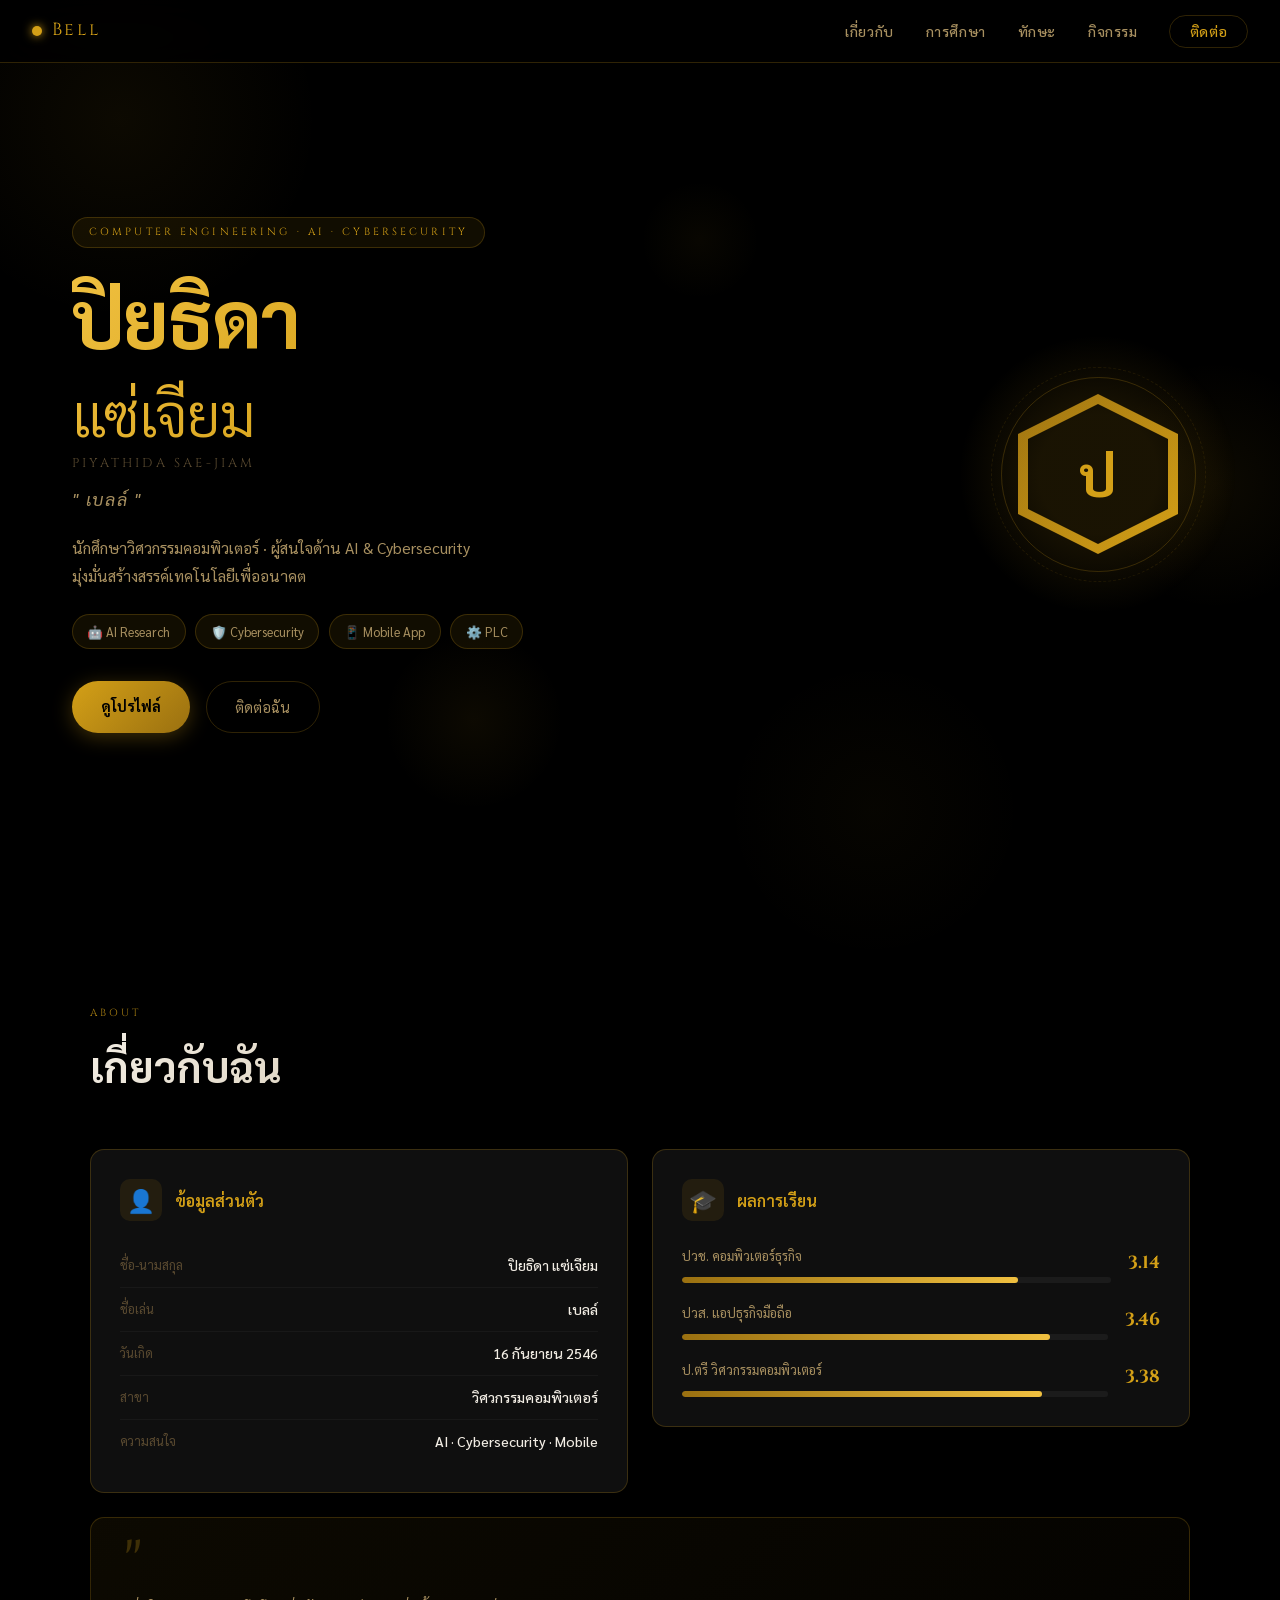
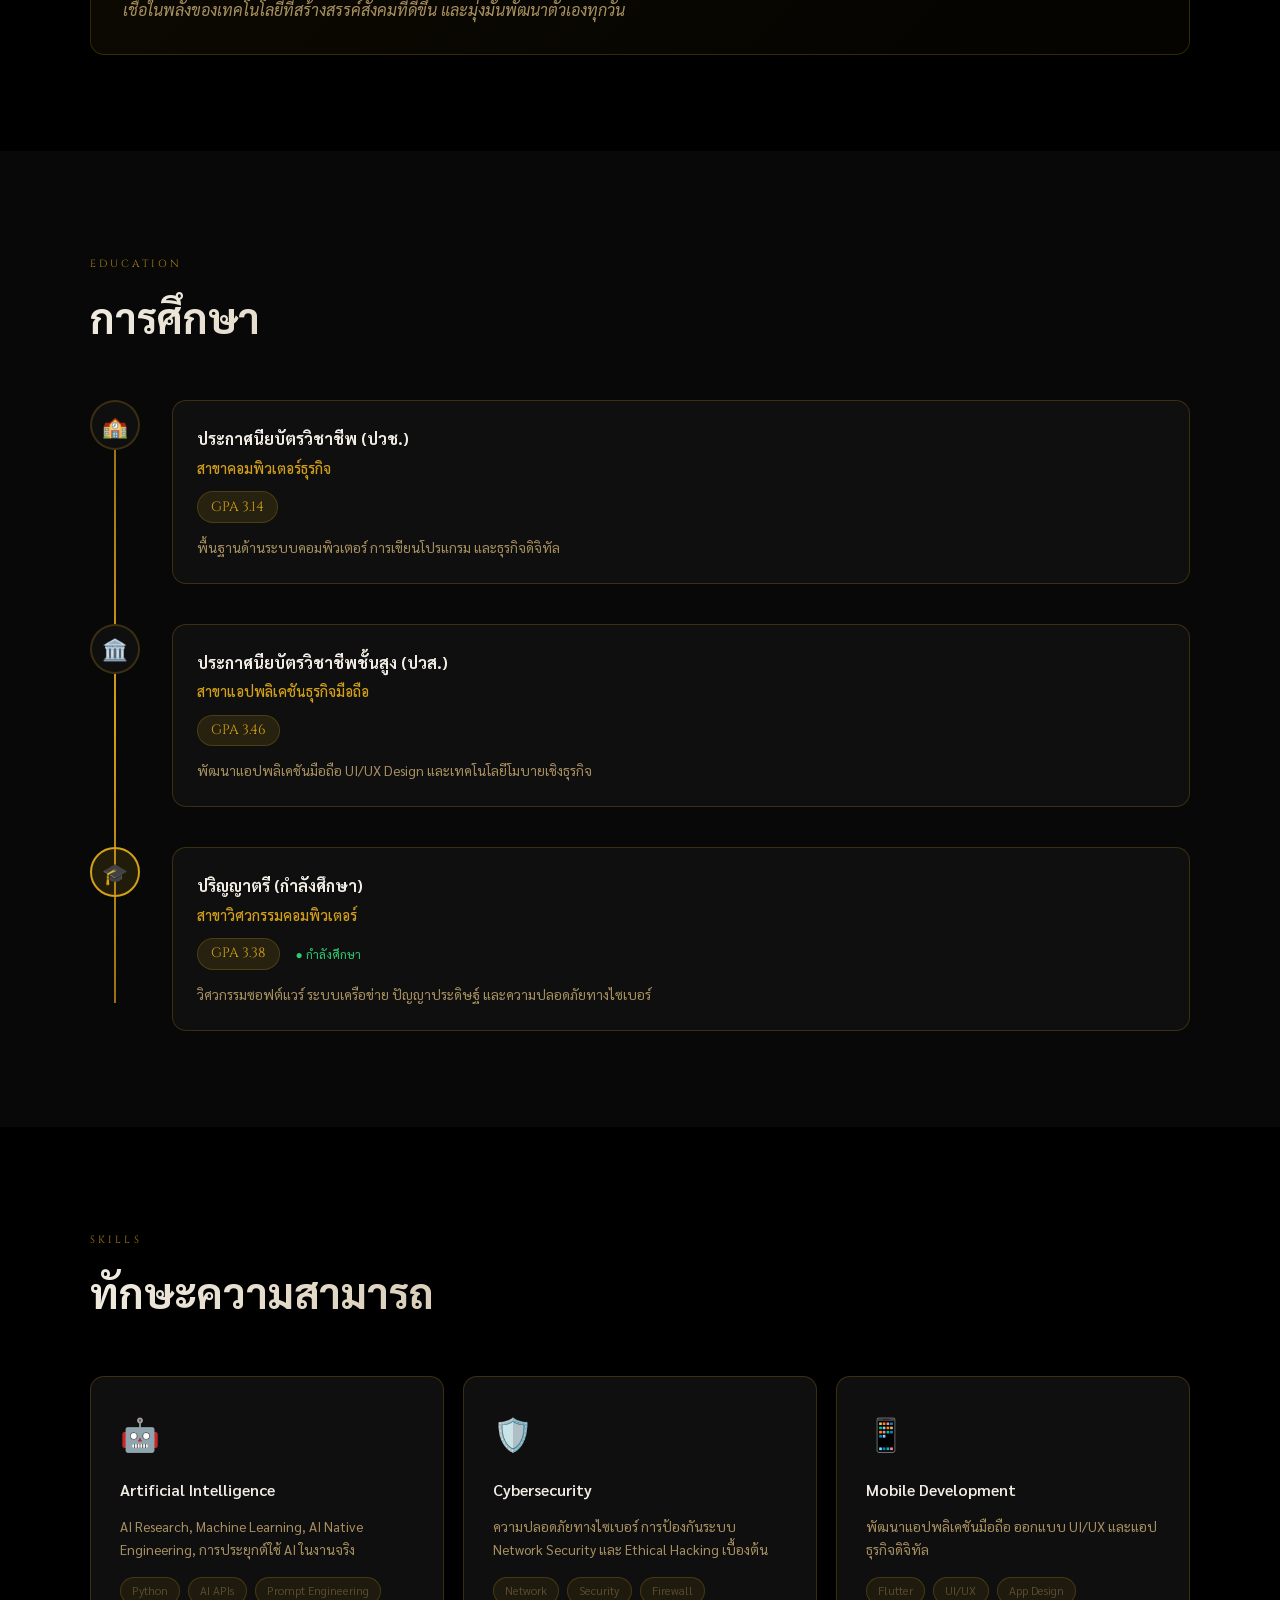
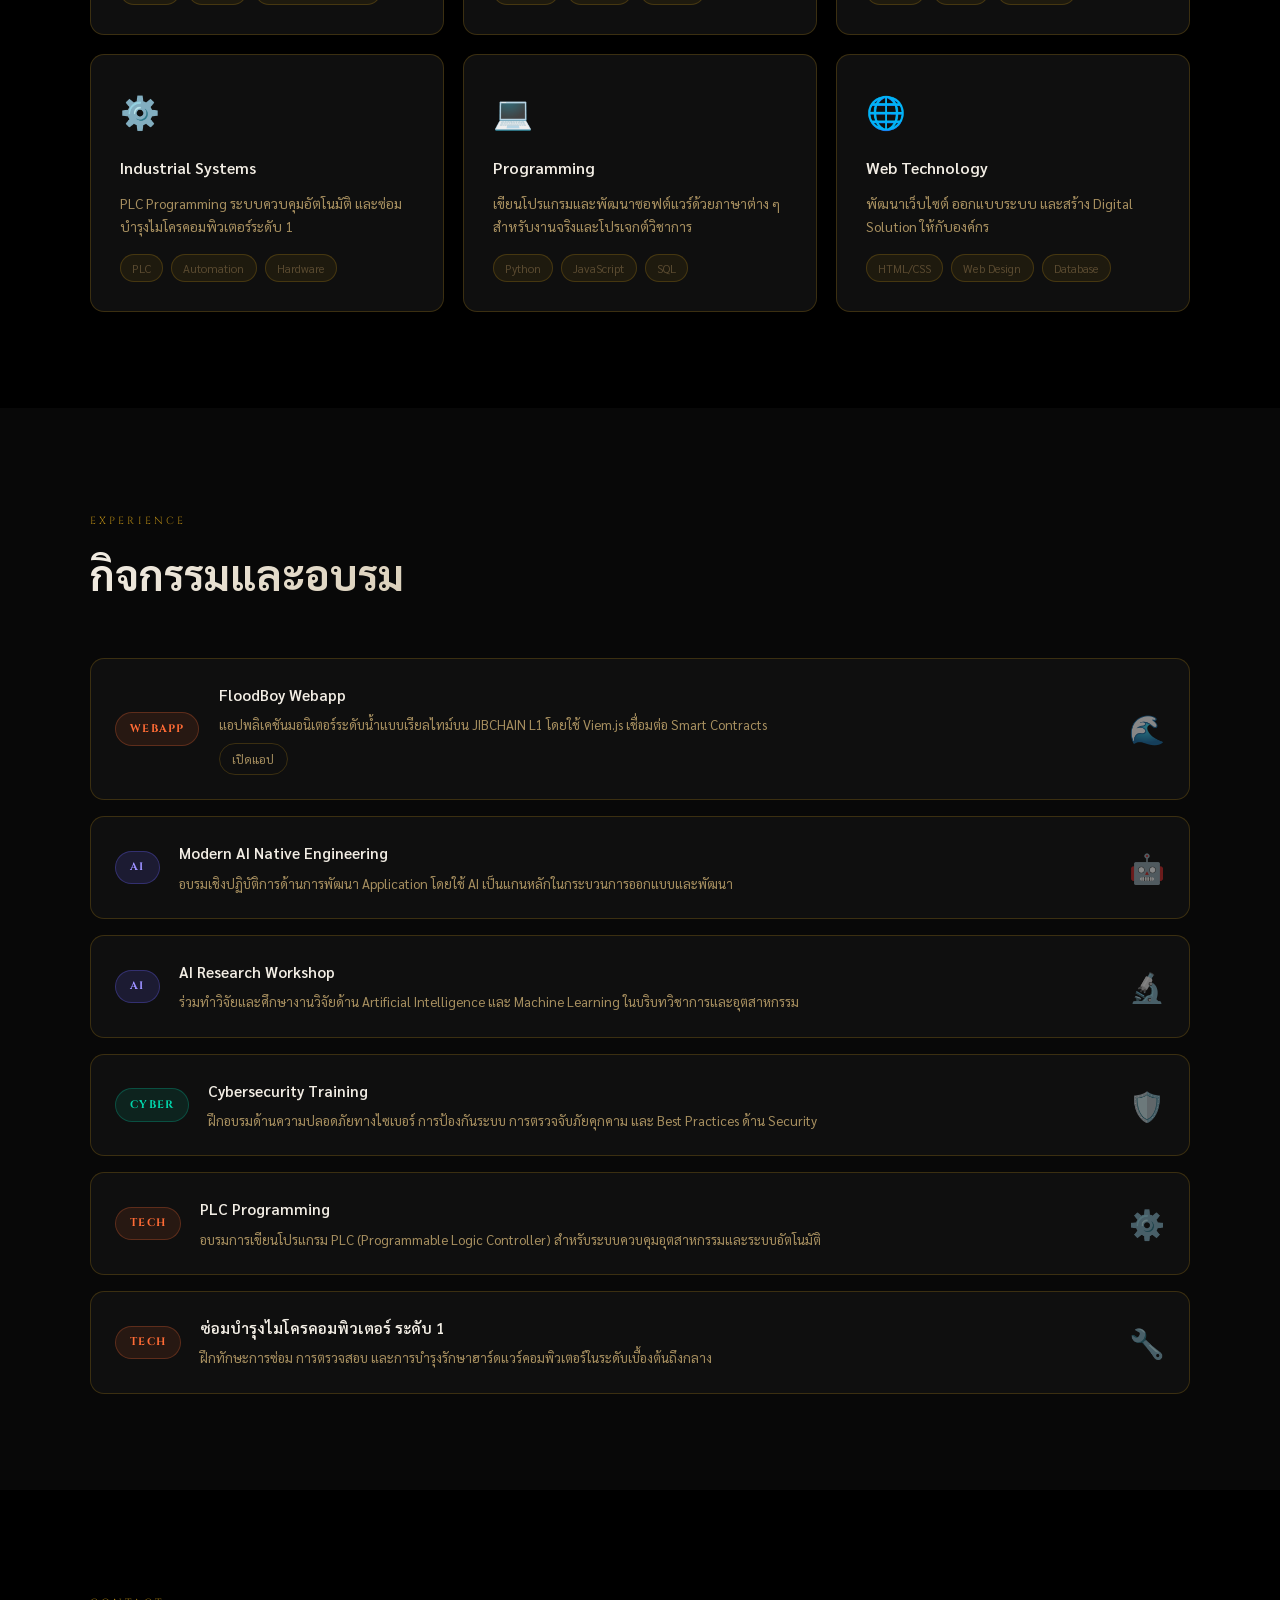
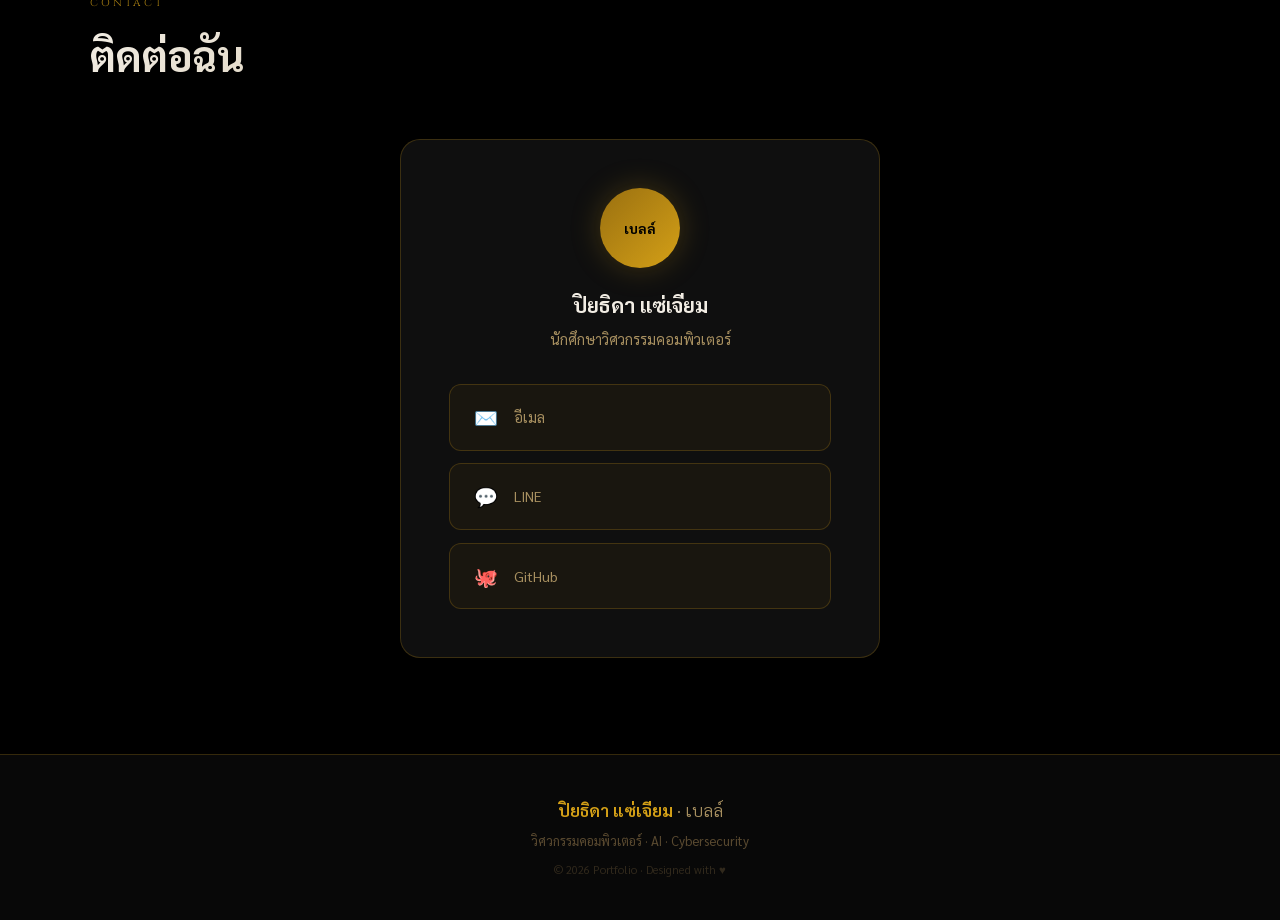
==== index.html @ 5f66999c "Refactor FloodBoy and update CV" ====
<!DOCTYPE html>
<html lang="th">

<head>
    <meta charset="UTF-8" />
    <meta name="viewport" content="width=device-width, initial-scale=1.0" />
    <title>ปิยธิดา แซ่เจียม | Portfolio</title>
    <meta name="description"
        content="Portfolio ของ ปิยธิดา แซ่เจียม (เบลล์) นักศึกษาวิศวกรรมคอมพิวเตอร์ผู้มีทักษะด้าน AI, Cybersecurity และการพัฒนาแอปพลิเคชัน" />
    <link rel="preconnect" href="https://fonts.googleapis.com" />
    <link rel="preconnect" href="https://fonts.gstatic.com" crossorigin />
    <link
        href="https://fonts.googleapis.com/css2?family=Sarabun:ital,wght@0,300;0,400;0,600;0,700;1,400&family=Cinzel:wght@500;700&family=Prompt:wght@300;400;500;700&display=swap"
        rel="stylesheet" />
    <link rel="stylesheet" href="style.css" />
</head>

<body>

    <!-- Navbar -->
    <nav class="navbar" id="navbar">
        <div class="nav-brand">
            <div class="brand-dot"></div>
            <span class="brand-name">Bell</span>
        </div>
        <ul class="nav-links" id="navLinks">
            <li><a href="#about" class="nav-link">เกี่ยวกับ</a></li>
            <li><a href="#education" class="nav-link">การศึกษา</a></li>
            <li><a href="#skills" class="nav-link">ทักษะ</a></li>
            <li><a href="#activities" class="nav-link">กิจกรรม</a></li>
            <li><a href="#contact" class="nav-link contact-btn">ติดต่อ</a></li>
        </ul>
        <button class="hamburger" id="hamburger" aria-label="menu">
            <span></span><span></span><span></span>
        </button>
    </nav>

    <!-- Hero -->
    <section class="hero" id="hero">
        <div class="hero-particles">
            <div class="particle p1"></div>
            <div class="particle p2"></div>
            <div class="particle p3"></div>
            <div class="particle p4"></div>
            <div class="particle p5"></div>
        </div>
        <div class="hero-content">
            <div class="hero-eyebrow reveal">COMPUTER ENGINEERING · AI · CYBERSECURITY</div>
            <div class="hero-name-block reveal">
                <h1 class="hero-name-th">ปิยธิดา<br><em>แซ่เจียม</em></h1>
                <div class="hero-name-en">PIYATHIDA SAE-JIAM</div>
            </div>
            <div class="hero-nickname reveal">" เบลล์ "</div>
            <p class="hero-bio reveal">
                นักศึกษาวิศวกรรมคอมพิวเตอร์ · ผู้สนใจด้าน AI &amp; Cybersecurity<br>
                มุ่งมั่นสร้างสรรค์เทคโนโลยีเพื่ออนาคต
            </p>
            <div class="hero-chips reveal">
                <span class="chip">🤖 AI Research</span>
                <span class="chip">🛡️ Cybersecurity</span>
                <span class="chip">📱 Mobile App</span>
                <span class="chip">⚙️ PLC</span>
            </div>
            <div class="hero-ctas reveal">
                <a href="#about" class="btn-primary">ดูโปรไฟล์</a>
                <a href="#contact" class="btn-outline">ติดต่อฉัน</a>
            </div>
        </div>
        <div class="hero-visual reveal">
            <div class="avatar-frame">
                <div class="avatar-hexagon">
                    <div class="avatar-inner">
                        <span class="avatar-initial">ป</span>
                    </div>
                </div>
                <div class="avatar-ring r1"></div>
                <div class="avatar-ring r2"></div>
                <div class="avatar-glow"></div>
            </div>
        </div>
    </section>

    <!-- About -->
    <section class="section" id="about">
        <div class="container">
            <div class="section-head reveal">
                <span class="section-tag">ABOUT</span>
                <h2 class="section-title">เกี่ยวกับฉัน</h2>
            </div>
            <div class="about-grid">
                <div class="info-card reveal">
                    <div class="info-card-header">
                        <div class="info-icon">👤</div>
                        <h3>ข้อมูลส่วนตัว</h3>
                    </div>
                    <div class="info-rows">
                        <div class="info-row">
                            <span class="info-key">ชื่อ-นามสกุล</span>
                            <span class="info-val">ปิยธิดา แซ่เจียม</span>
                        </div>
                        <div class="info-row">
                            <span class="info-key">ชื่อเล่น</span>
                            <span class="info-val">เบลล์</span>
                        </div>
                        <div class="info-row">
                            <span class="info-key">วันเกิด</span>
                            <span class="info-val">16 กันยายน 2546</span>
                        </div>
                        <div class="info-row">
                            <span class="info-key">สาขา</span>
                            <span class="info-val">วิศวกรรมคอมพิวเตอร์</span>
                        </div>
                        <div class="info-row">
                            <span class="info-key">ความสนใจ</span>
                            <span class="info-val">AI · Cybersecurity · Mobile</span>
                        </div>
                    </div>
                </div>

                <div class="gpa-card reveal">
                    <div class="info-card-header">
                        <div class="info-icon">🎓</div>
                        <h3>ผลการเรียน</h3>
                    </div>
                    <div class="gpa-items">
                        <div class="gpa-item">
                            <div class="gpa-label">ปวช. คอมพิวเตอร์ธุรกิจ</div>
                            <div class="gpa-bar-wrap">
                                <div class="gpa-bar" style="--pct: 78.5%" data-gpa="3.14"></div>
                            </div>
                            <div class="gpa-num">3.14</div>
                        </div>
                        <div class="gpa-item">
                            <div class="gpa-label">ปวส. แอปธุรกิจมือถือ</div>
                            <div class="gpa-bar-wrap">
                                <div class="gpa-bar" style="--pct: 86.5%" data-gpa="3.46"></div>
                            </div>
                            <div class="gpa-num">3.46</div>
                        </div>
                        <div class="gpa-item">
                            <div class="gpa-label">ป.ตรี วิศวกรรมคอมพิวเตอร์</div>
                            <div class="gpa-bar-wrap">
                                <div class="gpa-bar" style="--pct: 84.5%" data-gpa="3.38"></div>
                            </div>
                            <div class="gpa-num">3.38</div>
                        </div>
                    </div>
                </div>

                <div class="quote-bubble reveal">
                    <div class="quote-mark">"</div>
                    <p>เชื่อในพลังของเทคโนโลยีที่สร้างสรรค์สังคมที่ดีขึ้น และมุ่งมั่นพัฒนาตัวเองทุกวัน</p>
                </div>
            </div>
        </div>
    </section>

    <!-- Education -->
    <section class="section section-alt" id="education">
        <div class="container">
            <div class="section-head reveal">
                <span class="section-tag">EDUCATION</span>
                <h2 class="section-title">การศึกษา</h2>
            </div>
            <div class="edu-timeline">
                <div class="edu-item reveal">
                    <div class="edu-icon">🏫</div>
                    <div class="edu-body">
                        <div class="edu-degree">ประกาศนียบัตรวิชาชีพ (ปวช.)</div>
                        <div class="edu-major">สาขาคอมพิวเตอร์ธุรกิจ</div>
                        <div class="edu-meta">
                            <span class="edu-gpa">GPA 3.14</span>
                        </div>
                        <p class="edu-desc">พื้นฐานด้านระบบคอมพิวเตอร์ การเขียนโปรแกรม และธุรกิจดิจิทัล</p>
                    </div>
                </div>
                <div class="edu-item reveal">
                    <div class="edu-icon">🏛️</div>
                    <div class="edu-body">
                        <div class="edu-degree">ประกาศนียบัตรวิชาชีพชั้นสูง (ปวส.)</div>
                        <div class="edu-major">สาขาแอปพลิเคชันธุรกิจมือถือ</div>
                        <div class="edu-meta">
                            <span class="edu-gpa">GPA 3.46</span>
                        </div>
                        <p class="edu-desc">พัฒนาแอปพลิเคชันมือถือ UI/UX Design และเทคโนโลยีโมบายเชิงธุรกิจ</p>
                    </div>
                </div>
                <div class="edu-item edu-current reveal">
                    <div class="edu-icon">🎓</div>
                    <div class="edu-body">
                        <div class="edu-degree">ปริญญาตรี (กำลังศึกษา)</div>
                        <div class="edu-major">สาขาวิศวกรรมคอมพิวเตอร์</div>
                        <div class="edu-meta">
                            <span class="edu-gpa">GPA 3.38</span>
                            <span class="edu-current-badge">● กำลังศึกษา</span>
                        </div>
                        <p class="edu-desc">วิศวกรรมซอฟต์แวร์ ระบบเครือข่าย ปัญญาประดิษฐ์ และความปลอดภัยทางไซเบอร์</p>
                    </div>
                </div>
            </div>
        </div>
    </section>

    <!-- Skills -->
    <section class="section" id="skills">
        <div class="container">
            <div class="section-head reveal">
                <span class="section-tag">SKILLS</span>
                <h2 class="section-title">ทักษะความสามารถ</h2>
            </div>
            <div class="skills-grid">
                <div class="skill-card reveal">
                    <div class="skill-card-icon">🤖</div>
                    <h3>Artificial Intelligence</h3>
                    <p>AI Research, Machine Learning, AI Native Engineering, การประยุกต์ใช้ AI ในงานจริง</p>
                    <div class="skill-tags">
                        <span>Python</span><span>AI APIs</span><span>Prompt Engineering</span>
                    </div>
                </div>
                <div class="skill-card reveal">
                    <div class="skill-card-icon">🛡️</div>
                    <h3>Cybersecurity</h3>
                    <p>ความปลอดภัยทางไซเบอร์ การป้องกันระบบ Network Security และ Ethical Hacking เบื้องต้น</p>
                    <div class="skill-tags">
                        <span>Network</span><span>Security</span><span>Firewall</span>
                    </div>
                </div>
                <div class="skill-card reveal">
                    <div class="skill-card-icon">📱</div>
                    <h3>Mobile Development</h3>
                    <p>พัฒนาแอปพลิเคชันมือถือ ออกแบบ UI/UX และแอปธุรกิจดิจิทัล</p>
                    <div class="skill-tags">
                        <span>Flutter</span><span>UI/UX</span><span>App Design</span>
                    </div>
                </div>
                <div class="skill-card reveal">
                    <div class="skill-card-icon">⚙️</div>
                    <h3>Industrial Systems</h3>
                    <p>PLC Programming ระบบควบคุมอัตโนมัติ และซ่อมบำรุงไมโครคอมพิวเตอร์ระดับ 1</p>
                    <div class="skill-tags">
                        <span>PLC</span><span>Automation</span><span>Hardware</span>
                    </div>
                </div>
                <div class="skill-card reveal">
                    <div class="skill-card-icon">💻</div>
                    <h3>Programming</h3>
                    <p>เขียนโปรแกรมและพัฒนาซอฟต์แวร์ด้วยภาษาต่าง ๆ สำหรับงานจริงและโปรเจกต์วิชาการ</p>
                    <div class="skill-tags">
                        <span>Python</span><span>JavaScript</span><span>SQL</span>
                    </div>
                </div>
                <div class="skill-card reveal">
                    <div class="skill-card-icon">🌐</div>
                    <h3>Web Technology</h3>
                    <p>พัฒนาเว็บไซต์ ออกแบบระบบ และสร้าง Digital Solution ให้กับองค์กร</p>
                    <div class="skill-tags">
                        <span>HTML/CSS</span><span>Web Design</span><span>Database</span>
                    </div>
                </div>
            </div>
        </div>
    </section>

    <!-- Activities / Workshops -->
    <section class="section section-alt" id="activities">
        <div class="container">
            <div class="section-head reveal">
                <span class="section-tag">EXPERIENCE</span>
                <h2 class="section-title">กิจกรรมและอบรม</h2>
            </div>
            <div class="activities-grid">
                <div class="activity-card reveal">
                    <div class="activity-badge tech">WEBAPP</div>
                    <div class="activity-body">
                        <h3>FloodBoy Webapp</h3>
                        <p>แอปพลิเคชันมอนิเตอร์ระดับน้ำแบบเรียลไทม์บน JIBCHAIN L1 โดยใช้ Viem.js เชื่อมต่อ Smart
                            Contracts</p>
                        <a href="floodboy/index.html" class="btn-outline"
                            style="padding: 0.3rem 0.8rem; font-size: 0.75rem; margin-top: 0.5rem; display: inline-block; text-decoration: none;">เปิดแอป</a>
                    </div>
                    <div class="activity-icon">🌊</div>
                </div>
                <div class="activity-card reveal">
                    <div class="activity-badge ai">AI</div>
                    <div class="activity-body">
                        <h3>Modern AI Native Engineering</h3>
                        <p>อบรมเชิงปฏิบัติการด้านการพัฒนา Application โดยใช้ AI เป็นแกนหลักในกระบวนการออกแบบและพัฒนา</p>
                    </div>
                    <div class="activity-icon">🤖</div>
                </div>
                <div class="activity-card reveal">
                    <div class="activity-badge ai">AI</div>
                    <div class="activity-body">
                        <h3>AI Research Workshop</h3>
                        <p>ร่วมทำวิจัยและศึกษางานวิจัยด้าน Artificial Intelligence และ Machine Learning
                            ในบริบทวิชาการและอุตสาหกรรม</p>
                    </div>
                    <div class="activity-icon">🔬</div>
                </div>
                <div class="activity-card reveal">
                    <div class="activity-badge cyber">CYBER</div>
                    <div class="activity-body">
                        <h3>Cybersecurity Training</h3>
                        <p>ฝึกอบรมด้านความปลอดภัยทางไซเบอร์ การป้องกันระบบ การตรวจจับภัยคุกคาม และ Best Practices ด้าน
                            Security</p>
                    </div>
                    <div class="activity-icon">🛡️</div>
                </div>
                <div class="activity-card reveal">
                    <div class="activity-badge tech">TECH</div>
                    <div class="activity-body">
                        <h3>PLC Programming</h3>
                        <p>อบรมการเขียนโปรแกรม PLC (Programmable Logic Controller)
                            สำหรับระบบควบคุมอุตสาหกรรมและระบบอัตโนมัติ</p>
                    </div>
                    <div class="activity-icon">⚙️</div>
                </div>
                <div class="activity-card reveal">
                    <div class="activity-badge tech">TECH</div>
                    <div class="activity-body">
                        <h3>ซ่อมบำรุงไมโครคอมพิวเตอร์ ระดับ 1</h3>
                        <p>ฝึกทักษะการซ่อม การตรวจสอบ และการบำรุงรักษาฮาร์ดแวร์คอมพิวเตอร์ในระดับเบื้องต้นถึงกลาง</p>
                    </div>
                    <div class="activity-icon">🔧</div>
                </div>
            </div>
        </div>
    </section>

    <!-- Contact -->
    <section class="section contact-section" id="contact">
        <div class="container">
            <div class="section-head reveal">
                <span class="section-tag">CONTACT</span>
                <h2 class="section-title">ติดต่อฉัน</h2>
            </div>
            <div class="contact-wrap reveal">
                <div class="contact-card">
                    <div class="contact-avatar">เบลล์</div>
                    <h3 class="contact-name">ปิยธิดา แซ่เจียม</h3>
                    <p class="contact-sub">นักศึกษาวิศวกรรมคอมพิวเตอร์</p>
                    <div class="contact-items">
                        <a class="contact-item" href="mailto:bell@example.com" id="contact-email">
                            <span class="contact-item-icon">✉️</span>
                            <span>อีเมล</span>
                        </a>
                        <a class="contact-item" href="#" id="contact-line">
                            <span class="contact-item-icon">💬</span>
                            <span>LINE</span>
                        </a>
                        <a class="contact-item" href="#" id="contact-github">
                            <span class="contact-item-icon">🐙</span>
                            <span>GitHub</span>
                        </a>
                    </div>
                </div>
            </div>
        </div>
    </section>

    <!-- Footer -->
    <footer class="footer">
        <div class="container">
            <div class="footer-brand">ปิยธิดา แซ่เจียม <span>· เบลล์</span></div>
            <p class="footer-sub">วิศวกรรมคอมพิวเตอร์ · AI · Cybersecurity</p>
            <p class="footer-copy">© 2026 Portfolio · Designed with ♥</p>
        </div>
    </footer>

    <script src="script.js"></script>
</body>

</html>
---- style.css ----
/* ===== VARIABLES ===== */
:root {
  --black: #000000;
  --black2: #080808;
  --card: #0F0F0F;
  --card2: #161616;
  --gold: #D4A017;
  --gold-l: #F0C040;
  --gold-d: #9A7010;
  --gold-glow: rgba(212, 160, 23, 0.18);
  --border: rgba(212, 160, 23, 0.22);
  --text: #F2EDE4;
  --text2: #A89060;
  --text3: #5A4A30;
  --green: #2ECC71;
  --ai-color: #6C63FF;
  --cyber-color: #00D4AA;
  --tech-color: #FF6B35;
  --font: 'Sarabun', 'Prompt', sans-serif;
  --serif: 'Cinzel', serif;
  --r: 14px;
  --ease: cubic-bezier(.4, 0, .2, 1);
}

*,
*::before,
*::after {
  margin: 0;
  padding: 0;
  box-sizing: border-box
}

html {
  scroll-behavior: smooth;
  font-size: 16px
}

body {
  font-family: var(--font);
  background: var(--black);
  color: var(--text);
  line-height: 1.7;
  overflow-x: hidden
}

::-webkit-scrollbar {
  width: 5px
}

::-webkit-scrollbar-track {
  background: #000
}

::-webkit-scrollbar-thumb {
  background: var(--gold-d);
  border-radius: 3px
}

/* ===== NAVBAR ===== */
.navbar {
  position: fixed;
  top: 0;
  left: 0;
  right: 0;
  z-index: 999;
  display: flex;
  align-items: center;
  justify-content: space-between;
  padding: 1rem 2rem;
  background: rgba(0, 0, 0, 0.8);
  backdrop-filter: blur(16px);
  border-bottom: 1px solid var(--border);
  transition: .3s var(--ease);
}

.navbar.scrolled {
  padding: .7rem 2rem;
  background: rgba(0, 0, 0, .95)
}

.nav-brand {
  display: flex;
  align-items: center;
  gap: .6rem;
  text-decoration: none
}

.brand-dot {
  width: 10px;
  height: 10px;
  border-radius: 50%;
  background: var(--gold);
  box-shadow: 0 0 10px var(--gold)
}

.brand-name {
  font-family: var(--serif);
  font-size: 1.1rem;
  color: var(--gold);
  letter-spacing: .15em
}

.nav-links {
  display: flex;
  gap: 2rem;
  list-style: none
}

.nav-link {
  text-decoration: none;
  color: var(--text2);
  font-size: .88rem;
  font-weight: 500;
  transition: .25s;
  letter-spacing: .04em;
  position: relative
}

.nav-link::after {
  content: '';
  position: absolute;
  bottom: -3px;
  left: 0;
  width: 0;
  height: 1px;
  background: var(--gold);
  transition: .25s
}

.nav-link:hover,
.nav-link:hover::after {
  color: var(--gold);
  width: 100%
}

.contact-btn {
  padding: .4rem 1.2rem;
  border: 1px solid var(--border);
  border-radius: 100px;
  color: var(--gold) !important;
  transition: .25s !important;
}

.contact-btn::after {
  display: none !important
}

.contact-btn:hover {
  background: var(--gold);
  color: var(--black) !important
}

.hamburger {
  display: none;
  flex-direction: column;
  gap: 5px;
  background: none;
  border: none;
  cursor: pointer;
  padding: 4px
}

.hamburger span {
  display: block;
  width: 22px;
  height: 2px;
  background: var(--gold);
  border-radius: 2px;
  transition: .25s
}

/* ===== HERO ===== */
.hero {
  min-height: 100vh;
  display: grid;
  grid-template-columns: 1fr auto;
  align-items: center;
  gap: 4rem;
  padding: 7rem 2rem 4rem;
  max-width: 1200px;
  margin: 0 auto;
  position: relative;
}

.hero-particles {
  position: fixed;
  inset: 0;
  pointer-events: none;
  z-index: 0
}

.particle {
  position: absolute;
  border-radius: 50%;
  background: radial-gradient(circle, var(--gold) 0%, transparent 70%);
  animation: drift 12s ease-in-out infinite;
  opacity: .06;
}

.p1 {
  width: 400px;
  height: 400px;
  top: -80px;
  left: -80px;
  animation-delay: 0s
}

.p2 {
  width: 250px;
  height: 250px;
  top: 40%;
  right: -60px;
  animation-delay: -4s
}

.p3 {
  width: 180px;
  height: 180px;
  bottom: 10%;
  left: 30%;
  animation-delay: -8s
}

.p4 {
  width: 120px;
  height: 120px;
  top: 20%;
  left: 50%;
  animation-delay: -2s;
  opacity: .04
}

.p5 {
  width: 300px;
  height: 300px;
  bottom: -60px;
  right: 20%;
  animation-delay: -6s;
  opacity: .03
}

@keyframes drift {

  0%,
  100% {
    transform: translateY(0) scale(1)
  }

  50% {
    transform: translateY(-25px) scale(1.04)
  }
}

.hero-content {
  position: relative;
  z-index: 1
}

.hero-eyebrow {
  display: inline-block;
  font-family: var(--serif);
  font-size: .65rem;
  letter-spacing: .3em;
  color: var(--gold);
  background: rgba(212, 160, 23, .08);
  border: 1px solid var(--border);
  padding: .35rem 1rem;
  border-radius: 100px;
  margin-bottom: 1.5rem;
}

.hero-name-block {
  margin-bottom: .6rem
}

.hero-name-th {
  font-size: clamp(2.8rem, 7vw, 5rem);
  font-weight: 700;
  line-height: 1.1;
  background: linear-gradient(135deg, var(--gold-l) 0%, var(--gold) 45%, var(--gold-d) 100%);
  -webkit-background-clip: text;
  -webkit-text-fill-color: transparent;
  background-clip: text;
  letter-spacing: -.02em;
}

.hero-name-th em {
  font-style: normal;
  font-weight: 300;
  font-size: 0.75em
}

.hero-name-en {
  font-family: var(--serif);
  font-size: .8rem;
  letter-spacing: .25em;
  color: var(--text3);
  margin-top: .3rem
}

.hero-nickname {
  font-size: 1.1rem;
  font-style: italic;
  color: var(--text2);
  letter-spacing: .1em;
  margin: .5rem 0 1.2rem
}

.hero-bio {
  font-size: .98rem;
  color: var(--text2);
  line-height: 1.8;
  margin-bottom: 1.5rem
}

.hero-chips {
  display: flex;
  flex-wrap: wrap;
  gap: .6rem;
  margin-bottom: 2rem
}

.chip {
  padding: .35rem.9rem;
  background: rgba(212, 160, 23, .08);
  border: 1px solid var(--border);
  border-radius: 100px;
  font-size: .8rem;
  color: var(--text2);
  transition: .25s;
}

.chip:hover {
  background: rgba(212, 160, 23, .15);
  color: var(--gold);
  border-color: var(--gold)
}

.hero-ctas {
  display: flex;
  gap: 1rem;
  flex-wrap: wrap
}

.btn-primary {
  padding: .8rem 1.8rem;
  background: linear-gradient(135deg, var(--gold) 0%, var(--gold-d) 100%);
  color: var(--black);
  font-weight: 700;
  font-size: .9rem;
  border-radius: 100px;
  text-decoration: none;
  transition: .25s;
  box-shadow: 0 4px 20px rgba(212, 160, 23, .3);
}

.btn-primary:hover {
  transform: translateY(-2px);
  box-shadow: 0 8px 28px rgba(212, 160, 23, .4)
}

.btn-outline {
  padding: .8rem 1.8rem;
  border: 1px solid var(--border);
  color: var(--text2);
  font-size: .9rem;
  border-radius: 100px;
  text-decoration: none;
  transition: .25s;
}

.btn-outline:hover {
  border-color: var(--gold);
  color: var(--gold)
}

/* Avatar */
.hero-visual {
  position: relative;
  z-index: 1;
  display: flex;
  justify-content: center;
  align-items: center
}

.avatar-frame {
  position: relative;
  width: 220px;
  height: 220px;
  display: flex;
  align-items: center;
  justify-content: center
}

.avatar-hexagon {
  width: 160px;
  height: 160px;
  background: linear-gradient(135deg, var(--gold-d) 0%, var(--gold) 100%);
  clip-path: polygon(50% 0%, 100% 25%, 100% 75%, 50% 100%, 0% 75%, 0% 25%);
  display: flex;
  align-items: center;
  justify-content: center;
  animation: hex-bob 4s ease-in-out infinite;
}

@keyframes hex-bob {

  0%,
  100% {
    transform: translateY(0)
  }

  50% {
    transform: translateY(-8px)
  }
}

.avatar-inner {
  width: 140px;
  height: 140px;
  background: var(--black);
  clip-path: polygon(50% 0%, 100% 25%, 100% 75%, 50% 100%, 0% 75%, 0% 25%);
  display: flex;
  align-items: center;
  justify-content: center;
}

.avatar-initial {
  font-size: 3.5rem;
  font-weight: 700;
  color: var(--gold);
  line-height: 1
}

.avatar-ring {
  position: absolute;
  border-radius: 50%;
  border: 1px solid var(--border);
}

.r1 {
  width: 195px;
  height: 195px;
  animation: spin-l 12s linear infinite
}

.r2 {
  width: 215px;
  height: 215px;
  animation: spin-r 18s linear infinite;
  border-style: dashed;
  opacity: .5
}

@keyframes spin-l {
  from {
    transform: rotate(0)
  }

  to {
    transform: rotate(360deg)
  }
}

@keyframes spin-r {
  from {
    transform: rotate(0)
  }

  to {
    transform: rotate(-360deg)
  }
}

.avatar-glow {
  position: absolute;
  inset: -30px;
  background: radial-gradient(circle, rgba(212, 160, 23, .12) 30%, transparent 70%);
  border-radius: 50%;
  pointer-events: none;
}

/* ===== SECTION BASE ===== */
.section {
  padding: 6rem 2rem
}

.section-alt {
  background: var(--black2)
}

.container {
  max-width: 1100px;
  margin: 0 auto
}

.section-head {
  margin-bottom: 3rem
}

.section-tag {
  display: inline-block;
  font-family: var(--serif);
  font-size: .65rem;
  letter-spacing: .3em;
  color: var(--gold);
  margin-bottom: .5rem;
  opacity: .8;
}

.section-title {
  font-size: clamp(1.8rem, 4vw, 2.6rem);
  font-weight: 700;
  background: linear-gradient(135deg, var(--text) 0%, var(--text2) 100%);
  -webkit-background-clip: text;
  -webkit-text-fill-color: transparent;
  background-clip: text;
}

/* ===== ABOUT ===== */
.about-grid {
  display: grid;
  grid-template-columns: 1fr 1fr;
  gap: 1.5rem;
  align-items: start
}

.about-grid .quote-bubble {
  grid-column: 1/-1
}

.info-card,
.gpa-card {
  background: var(--card);
  border: 1px solid var(--border);
  border-radius: var(--r);
  padding: 1.8rem;
  transition: .3s var(--ease);
}

.info-card:hover,
.gpa-card:hover {
  border-color: rgba(212, 160, 23, .4);
  transform: translateY(-3px)
}

.info-card-header {
  display: flex;
  align-items: center;
  gap: .8rem;
  margin-bottom: 1.5rem
}

.info-icon {
  font-size: 1.4rem;
  width: 42px;
  height: 42px;
  background: rgba(212, 160, 23, .1);
  border-radius: 10px;
  display: flex;
  align-items: center;
  justify-content: center
}

.info-card-header h3 {
  font-size: 1rem;
  font-weight: 600;
  color: var(--gold)
}

.info-rows {
  display: flex;
  flex-direction: column;
  gap: .1rem
}

.info-row {
  display: flex;
  justify-content: space-between;
  padding: .55rem 0;
  border-bottom: 1px solid rgba(255, 255, 255, .04)
}

.info-row:last-child {
  border-bottom: none
}

.info-key {
  font-size: .8rem;
  color: var(--text3)
}

.info-val {
  font-size: .88rem;
  font-weight: 500;
  color: var(--text)
}

/* GPA bars */
.gpa-items {
  display: flex;
  flex-direction: column;
  gap: 1.2rem
}

.gpa-item {
  display: grid;
  grid-template-columns: 1fr auto;
  gap: .3rem
}

.gpa-label {
  font-size: .82rem;
  color: var(--text2);
  grid-column: 1;
  margin-bottom: .3rem
}

.gpa-num {
  font-family: var(--serif);
  font-size: 1.1rem;
  font-weight: 700;
  color: var(--gold);
  text-align: right;
  grid-column: 2;
  grid-row: 1/3;
  align-self: center;
  padding-left: .8rem
}

.gpa-bar-wrap {
  background: rgba(255, 255, 255, .05);
  border-radius: 100px;
  height: 6px;
  grid-column: 1;
  overflow: hidden
}

.gpa-bar {
  height: 100%;
  width: 0;
  border-radius: 100px;
  background: linear-gradient(90deg, var(--gold-d), var(--gold-l));
  transition: width 1.2s var(--ease)
}

.gpa-bar.animated {
  width: var(--pct)
}

.quote-bubble {
  background: linear-gradient(135deg, rgba(212, 160, 23, .06) 0%, rgba(212, 160, 23, .02) 100%);
  border: 1px solid var(--border);
  border-radius: var(--r);
  padding: 1.8rem 2rem;
  position: relative;
}

.quote-mark {
  font-family: var(--serif);
  font-size: 4rem;
  color: var(--gold);
  opacity: .25;
  line-height: .6;
  display: block;
  margin-bottom: .7rem
}

.quote-bubble p {
  font-size: 1rem;
  color: var(--text2);
  font-style: italic;
  line-height: 1.8
}

/* ===== EDUCATION ===== */
.edu-timeline {
  display: flex;
  flex-direction: column;
  gap: 0;
  position: relative
}

.edu-timeline::before {
  content: '';
  position: absolute;
  left: 24px;
  top: 28px;
  bottom: 28px;
  width: 2px;
  background: linear-gradient(to bottom, var(--gold-d), var(--gold), var(--gold-d))
}

.edu-item {
  display: flex;
  gap: 2rem;
  padding: 0 0 2.5rem 0;
  position: relative
}

.edu-item:last-child {
  padding-bottom: 0
}

.edu-icon {
  width: 50px;
  height: 50px;
  background: var(--card);
  border: 2px solid var(--border);
  border-radius: 50%;
  display: flex;
  align-items: center;
  justify-content: center;
  font-size: 1.3rem;
  flex-shrink: 0;
  z-index: 1;
  transition: .3s
}

.edu-item:hover .edu-icon {
  border-color: var(--gold);
  background: rgba(212, 160, 23, .1)
}

.edu-current .edu-icon {
  border-color: var(--gold);
  background: rgba(212, 160, 23, .12)
}

.edu-body {
  background: var(--card);
  border: 1px solid var(--border);
  border-radius: var(--r);
  padding: 1.5rem;
  flex: 1;
  transition: .3s
}

.edu-body:hover {
  border-color: rgba(212, 160, 23, .35);
  transform: translateX(4px)
}

.edu-degree {
  font-size: 1rem;
  font-weight: 700;
  color: var(--text);
  margin-bottom: .2rem
}

.edu-major {
  font-size: .9rem;
  color: var(--gold);
  margin-bottom: .7rem;
  font-weight: 500
}

.edu-meta {
  display: flex;
  align-items: center;
  gap: 1rem;
  margin-bottom: .8rem;
  flex-wrap: wrap
}

.edu-gpa {
  font-family: var(--serif);
  font-size: .85rem;
  background: rgba(212, 160, 23, .12);
  color: var(--gold);
  padding: .2rem .8rem;
  border-radius: 100px;
  border: 1px solid var(--border)
}

.edu-current-badge {
  font-size: .75rem;
  color: var(--green);
  display: flex;
  align-items: center;
  gap: .3rem
}

.edu-desc {
  font-size: .85rem;
  color: var(--text2);
  line-height: 1.7
}

/* ===== SKILLS ===== */
.skills-grid {
  display: grid;
  grid-template-columns: repeat(auto-fill, minmax(300px, 1fr));
  gap: 1.2rem
}

.skill-card {
  background: var(--card);
  border: 1px solid var(--border);
  border-radius: var(--r);
  padding: 1.8rem;
  transition: .3s var(--ease);
  position: relative;
  overflow: hidden;
}

.skill-card::before {
  content: '';
  position: absolute;
  top: 0;
  left: 0;
  width: 100%;
  height: 2px;
  background: linear-gradient(90deg, transparent, var(--gold), transparent);
  opacity: 0;
  transition: .3s;
}

.skill-card:hover {
  border-color: rgba(212, 160, 23, .4);
  transform: translateY(-4px);
  background: var(--card2)
}

.skill-card:hover::before {
  opacity: 1
}

.skill-card-icon {
  font-size: 2rem;
  margin-bottom: 1rem;
  display: block
}

.skill-card h3 {
  font-size: 1rem;
  font-weight: 600;
  color: var(--text);
  margin-bottom: .7rem
}

.skill-card p {
  font-size: .85rem;
  color: var(--text2);
  line-height: 1.7;
  margin-bottom: 1rem
}

.skill-tags {
  display: flex;
  flex-wrap: wrap;
  gap: .5rem
}

.skill-tags span {
  font-size: .72rem;
  padding: .2rem.7rem;
  background: rgba(212, 160, 23, .08);
  border: 1px solid var(--border);
  border-radius: 100px;
  color: var(--text3)
}

/* ===== ACTIVITIES ===== */
.activities-grid {
  display: flex;
  flex-direction: column;
  gap: 1rem
}

.activity-card {
  display: grid;
  grid-template-columns: auto 1fr auto;
  gap: 1.2rem;
  align-items: center;
  background: var(--card);
  border: 1px solid var(--border);
  border-radius: var(--r);
  padding: 1.5rem;
  transition: .3s var(--ease);
}

.activity-card:hover {
  border-color: rgba(212, 160, 23, .35);
  transform: translateX(6px);
  background: var(--card2)
}

.activity-badge {
  padding: .4rem .9rem;
  border-radius: 100px;
  font-size: .68rem;
  font-weight: 700;
  font-family: var(--serif);
  letter-spacing: .1em;
  white-space: nowrap;
}

.activity-badge.ai {
  background: rgba(108, 99, 255, .15);
  color: #9B8FFF;
  border: 1px solid rgba(108, 99, 255, .3)
}

.activity-badge.cyber {
  background: rgba(0, 212, 170, .1);
  color: #00D4AA;
  border: 1px solid rgba(0, 212, 170, .25)
}

.activity-badge.tech {
  background: rgba(255, 107, 53, .1);
  color: #FF6B35;
  border: 1px solid rgba(255, 107, 53, .25)
}

.activity-body h3 {
  font-size: .95rem;
  font-weight: 600;
  color: var(--text);
  margin-bottom: .35rem
}

.activity-body p {
  font-size: .83rem;
  color: var(--text2);
  line-height: 1.6
}

.activity-icon {
  font-size: 1.8rem;
  opacity: .5
}

/* ===== CONTACT ===== */
.contact-section {
  background: var(--black)
}

.contact-wrap {
  display: flex;
  justify-content: center
}

.contact-card {
  background: var(--card);
  border: 1px solid var(--border);
  border-radius: 20px;
  padding: 3rem;
  text-align: center;
  width: 100%;
  max-width: 480px;
}

.contact-avatar {
  width: 80px;
  height: 80px;
  border-radius: 50%;
  background: linear-gradient(135deg, var(--gold-d), var(--gold));
  display: flex;
  align-items: center;
  justify-content: center;
  font-size: .85rem;
  font-weight: 700;
  color: var(--black);
  margin: 0 auto 1.2rem;
  box-shadow: 0 0 30px rgba(212, 160, 23, .25);
}

.contact-name {
  font-size: 1.3rem;
  font-weight: 700;
  margin-bottom: .3rem
}

.contact-sub {
  color: var(--text2);
  font-size: .9rem;
  margin-bottom: 2rem
}

.contact-items {
  display: flex;
  flex-direction: column;
  gap: .8rem
}

.contact-item {
  display: flex;
  align-items: center;
  gap: 1rem;
  padding: 1rem 1.5rem;
  background: rgba(212, 160, 23, .05);
  border: 1px solid var(--border);
  border-radius: 12px;
  text-decoration: none;
  color: var(--text2);
  transition: .25s;
  font-size: .9rem;
}

.contact-item:hover {
  border-color: var(--gold);
  color: var(--gold);
  background: rgba(212, 160, 23, .1)
}

.contact-item-icon {
  font-size: 1.2rem
}

/* ===== FOOTER ===== */
.footer {
  padding: 2.5rem 2rem;
  background: var(--black2);
  border-top: 1px solid var(--border);
  text-align: center;
}

.footer-brand {
  font-size: 1.1rem;
  font-weight: 600;
  color: var(--gold);
  margin-bottom: .3rem
}

.footer-brand span {
  color: var(--text2);
  font-weight: 300
}

.footer-sub {
  font-size: .82rem;
  color: var(--text3);
  margin-bottom: .5rem
}

.footer-copy {
  font-size: .72rem;
  color: var(--text3);
  opacity: .5
}

/* ===== REVEAL ===== */
.reveal {
  opacity: 0;
  transform: translateY(24px);
  transition: opacity .65s var(--ease), transform .65s var(--ease)
}

.reveal.visible {
  opacity: 1;
  transform: translateY(0)
}

/* ===== RESPONSIVE ===== */
@media(max-width:900px) {
  .hero {
    grid-template-columns: 1fr;
    text-align: center;
    gap: 3rem;
    padding-top: 6rem
  }

  .hero-visual {
    order: -1
  }

  .hero-chips,
  .hero-ctas {
    justify-content: center
  }

  .about-grid {
    grid-template-columns: 1fr
  }

  .about-grid .quote-bubble {
    grid-column: 1
  }

  .activity-card {
    grid-template-columns: auto 1fr;
    grid-template-rows: auto auto
  }

  .activity-icon {
    display: none
  }
}

@media(max-width:640px) {
  .nav-links {
    display: none
  }

  .hamburger {
    display: flex
  }

  .section {
    padding: 4rem 1.2rem
  }

  .edu-timeline::before {
    left: 19px
  }

  .edu-icon {
    width: 40px;
    height: 40px;
    font-size: 1rem
  }

  .skills-grid {
    grid-template-columns: 1fr
  }
}
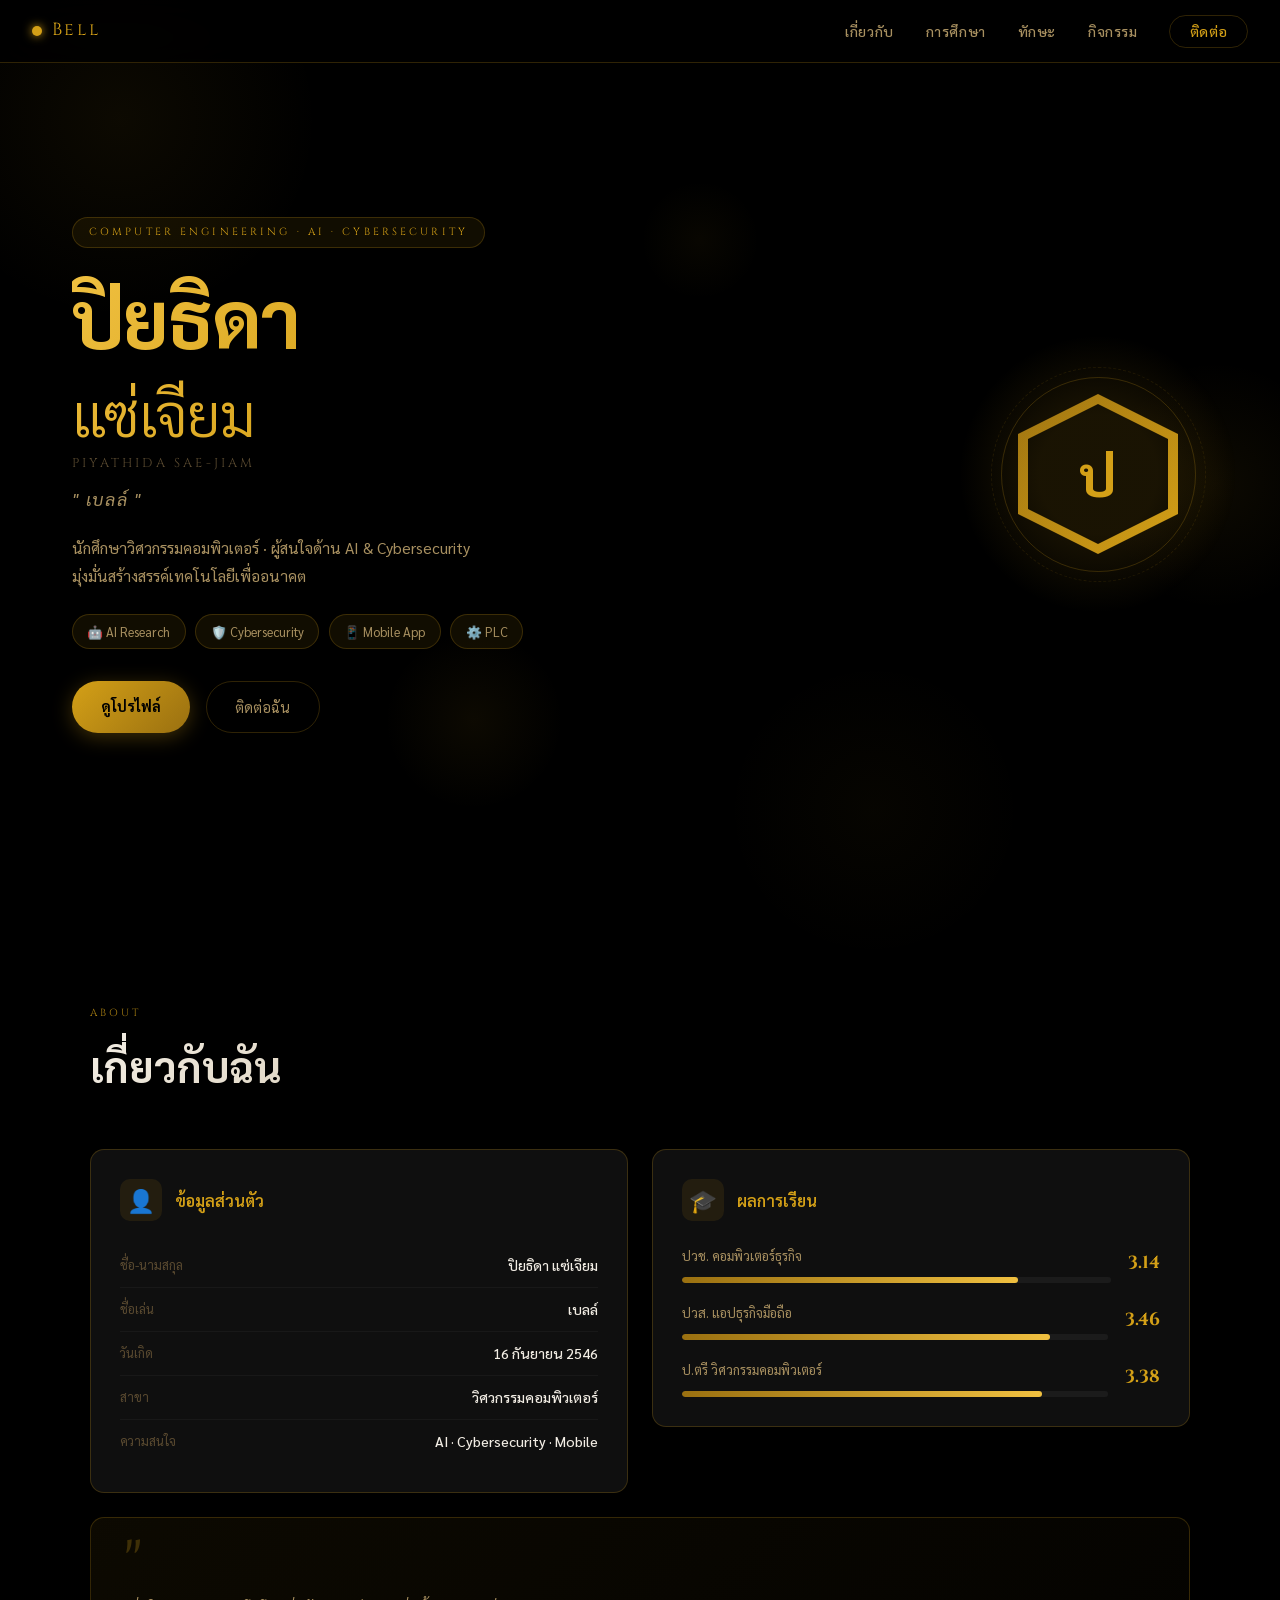
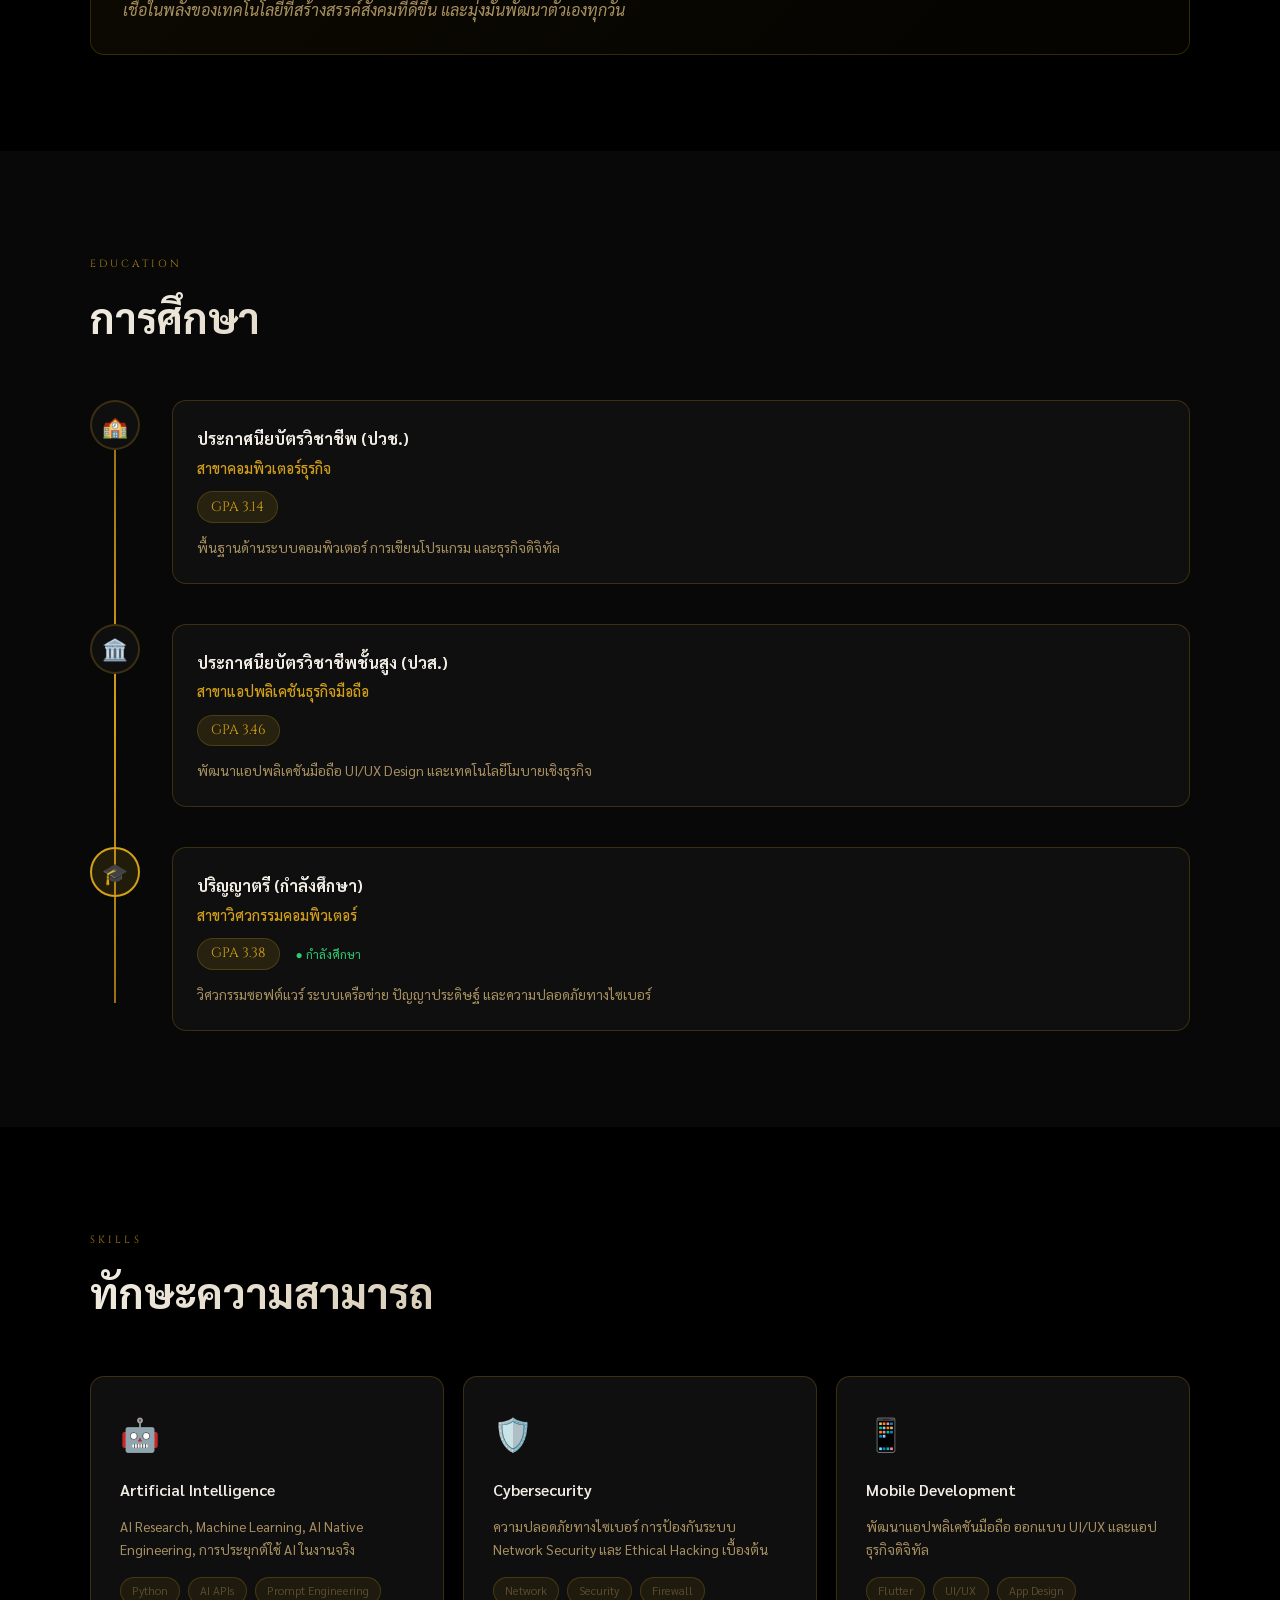
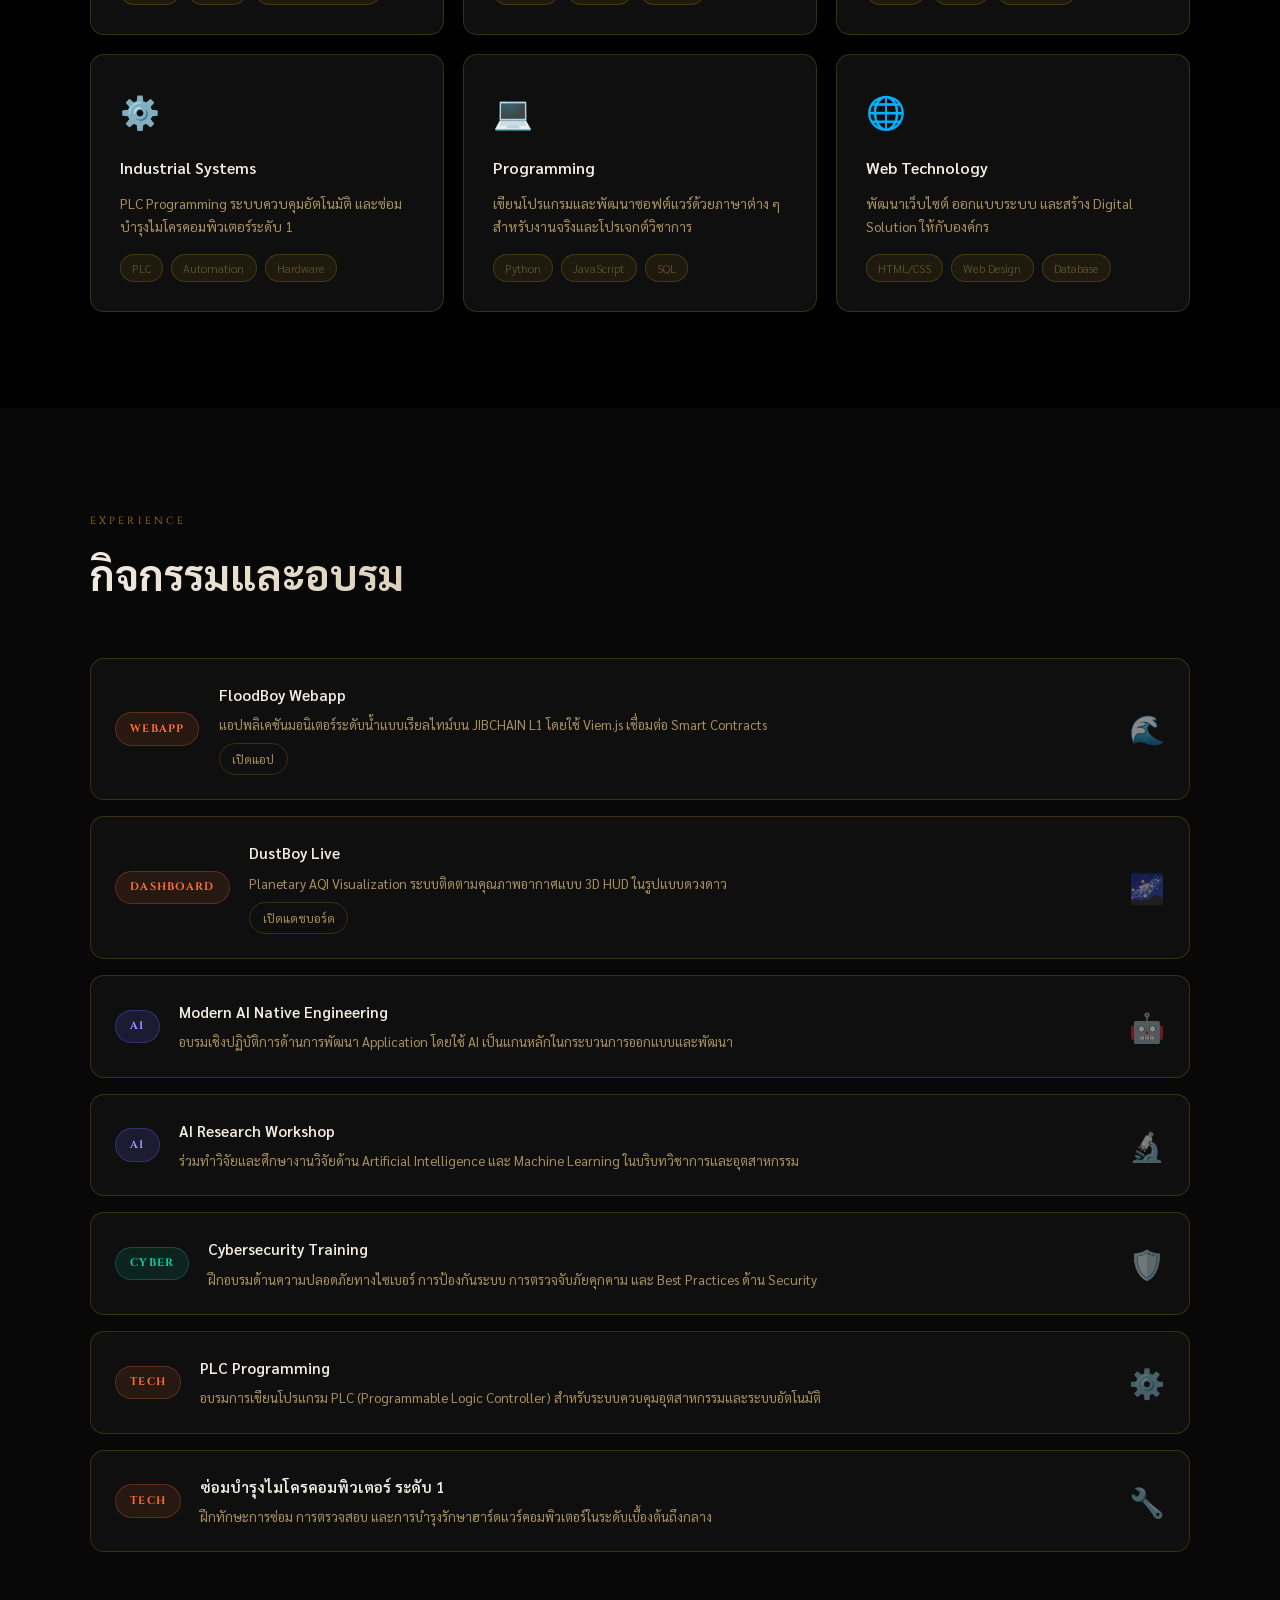
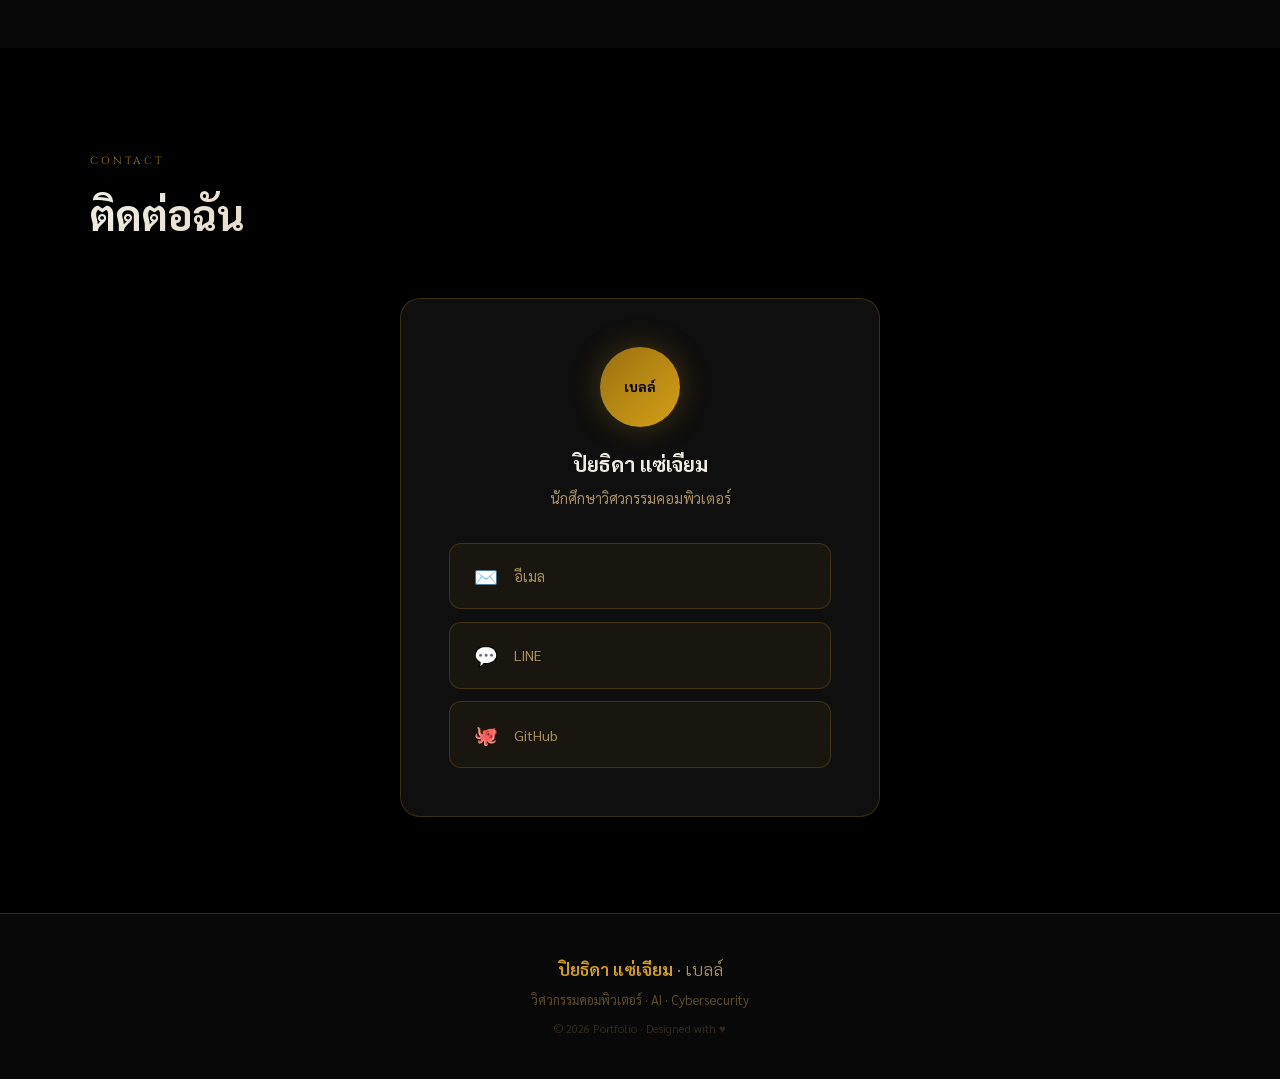
==== commit dc4d0790: "Final link integration: Add DustBoy Live to portfolio and interlink all projects" ====
--- a/index.html
+++ b/index.html
@@ -279,6 +279,16 @@
                             style="padding: 0.3rem 0.8rem; font-size: 0.75rem; margin-top: 0.5rem; display: inline-block; text-decoration: none;">เปิดแอป</a>
                     </div>
                     <div class="activity-icon">🌊</div>
+                </div>
+                <div class="activity-card reveal">
+                    <div class="activity-badge tech">DASHBOARD</div>
+                    <div class="activity-body">
+                        <h3>DustBoy Live</h3>
+                        <p>Planetary AQI Visualization ระบบติดตามคุณภาพอากาศแบบ 3D HUD ในรูปแบบดวงดาว</p>
+                        <a href="travel-map/dustboy-live.html" class="btn-outline"
+                            style="padding: 0.3rem 0.8rem; font-size: 0.75rem; margin-top: 0.5rem; display: inline-block; text-decoration: none;">เปิดแดชบอร์ด</a>
+                    </div>
+                    <div class="activity-icon">🌌</div>
                 </div>
                 <div class="activity-card reveal">
                     <div class="activity-badge ai">AI</div>
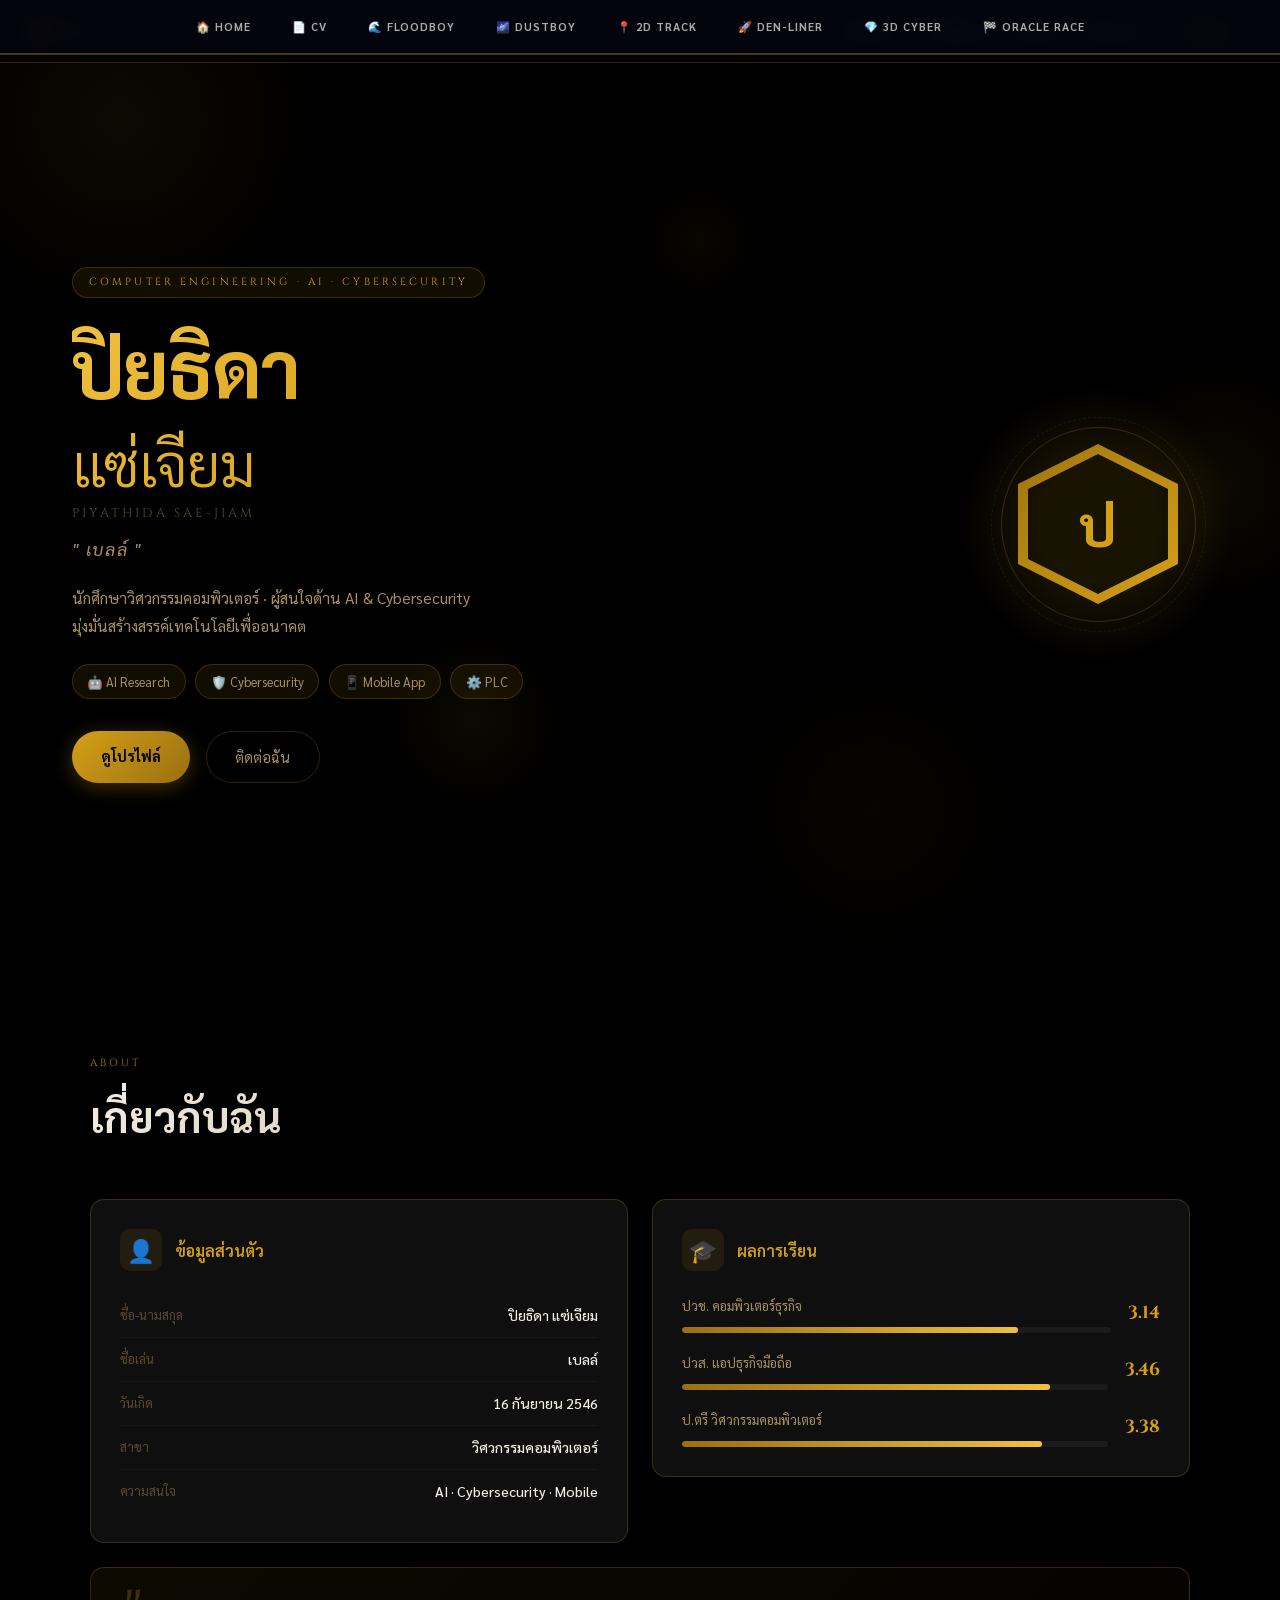
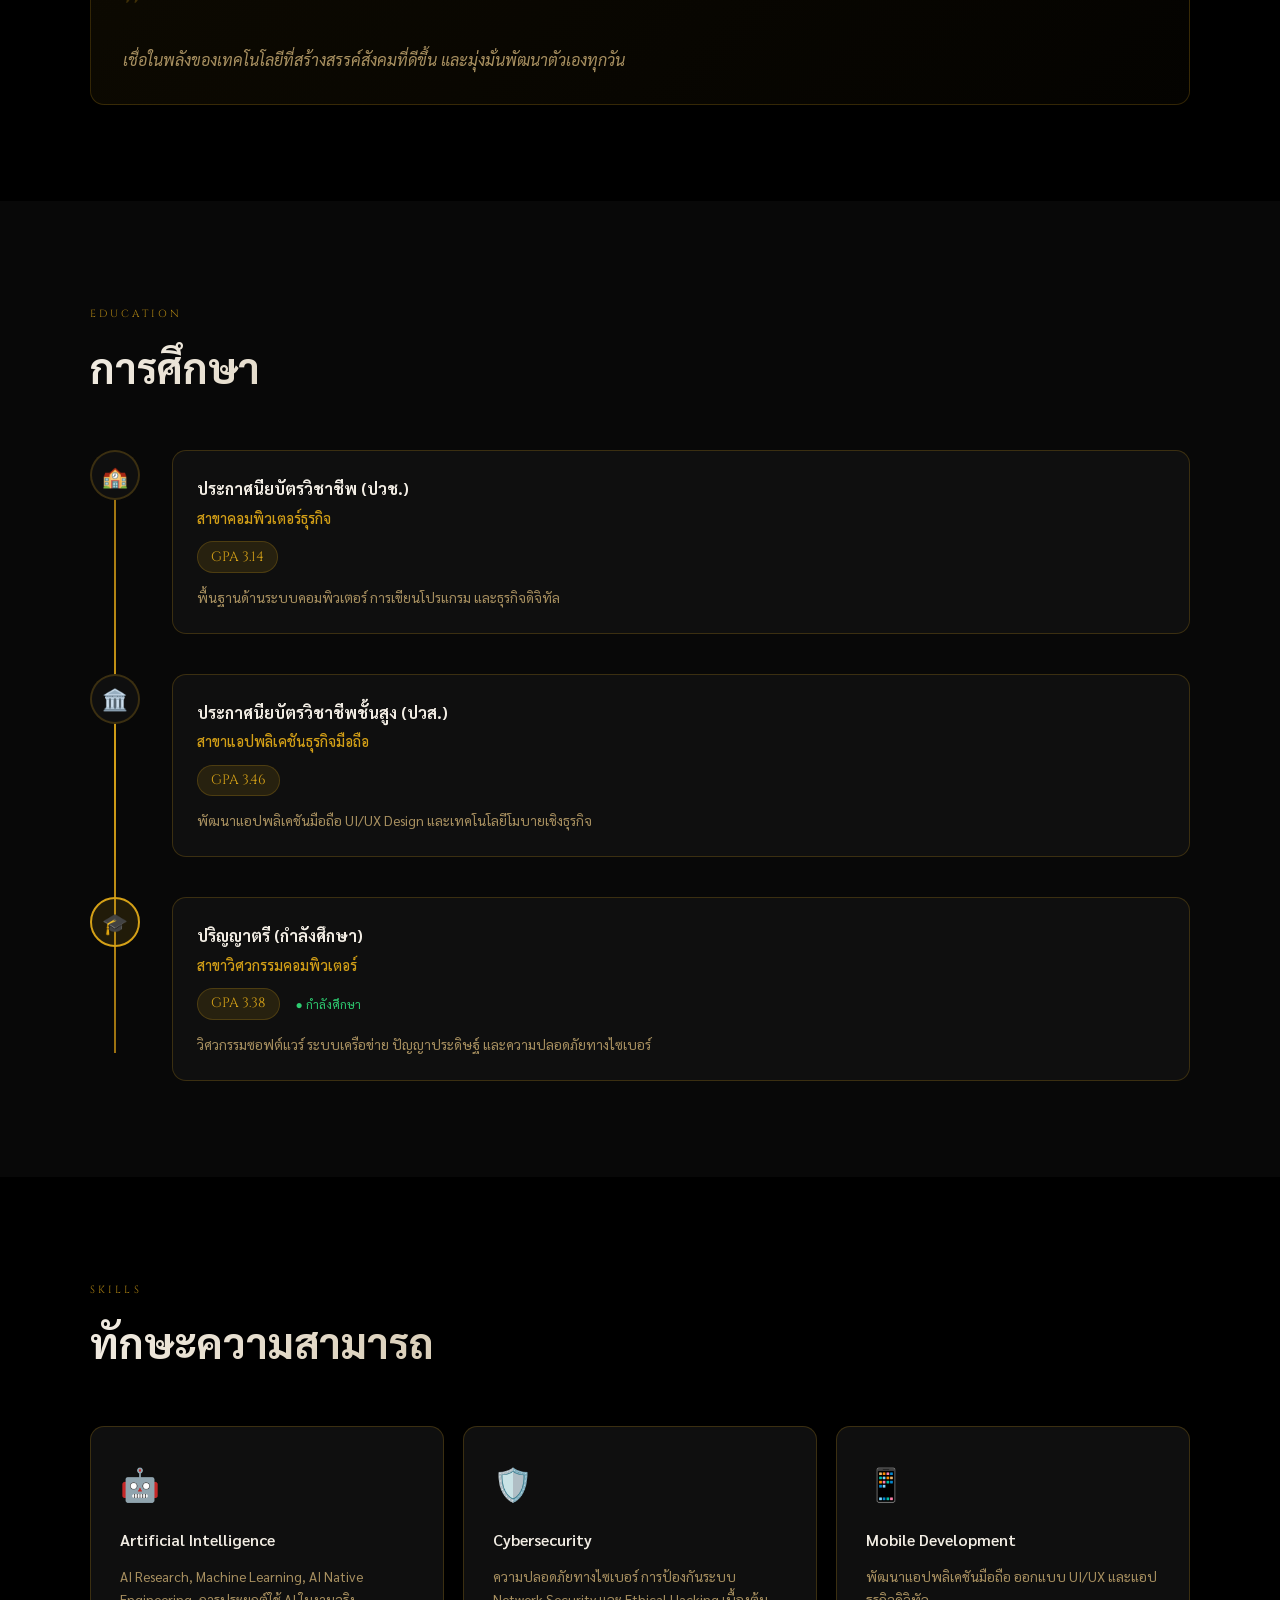
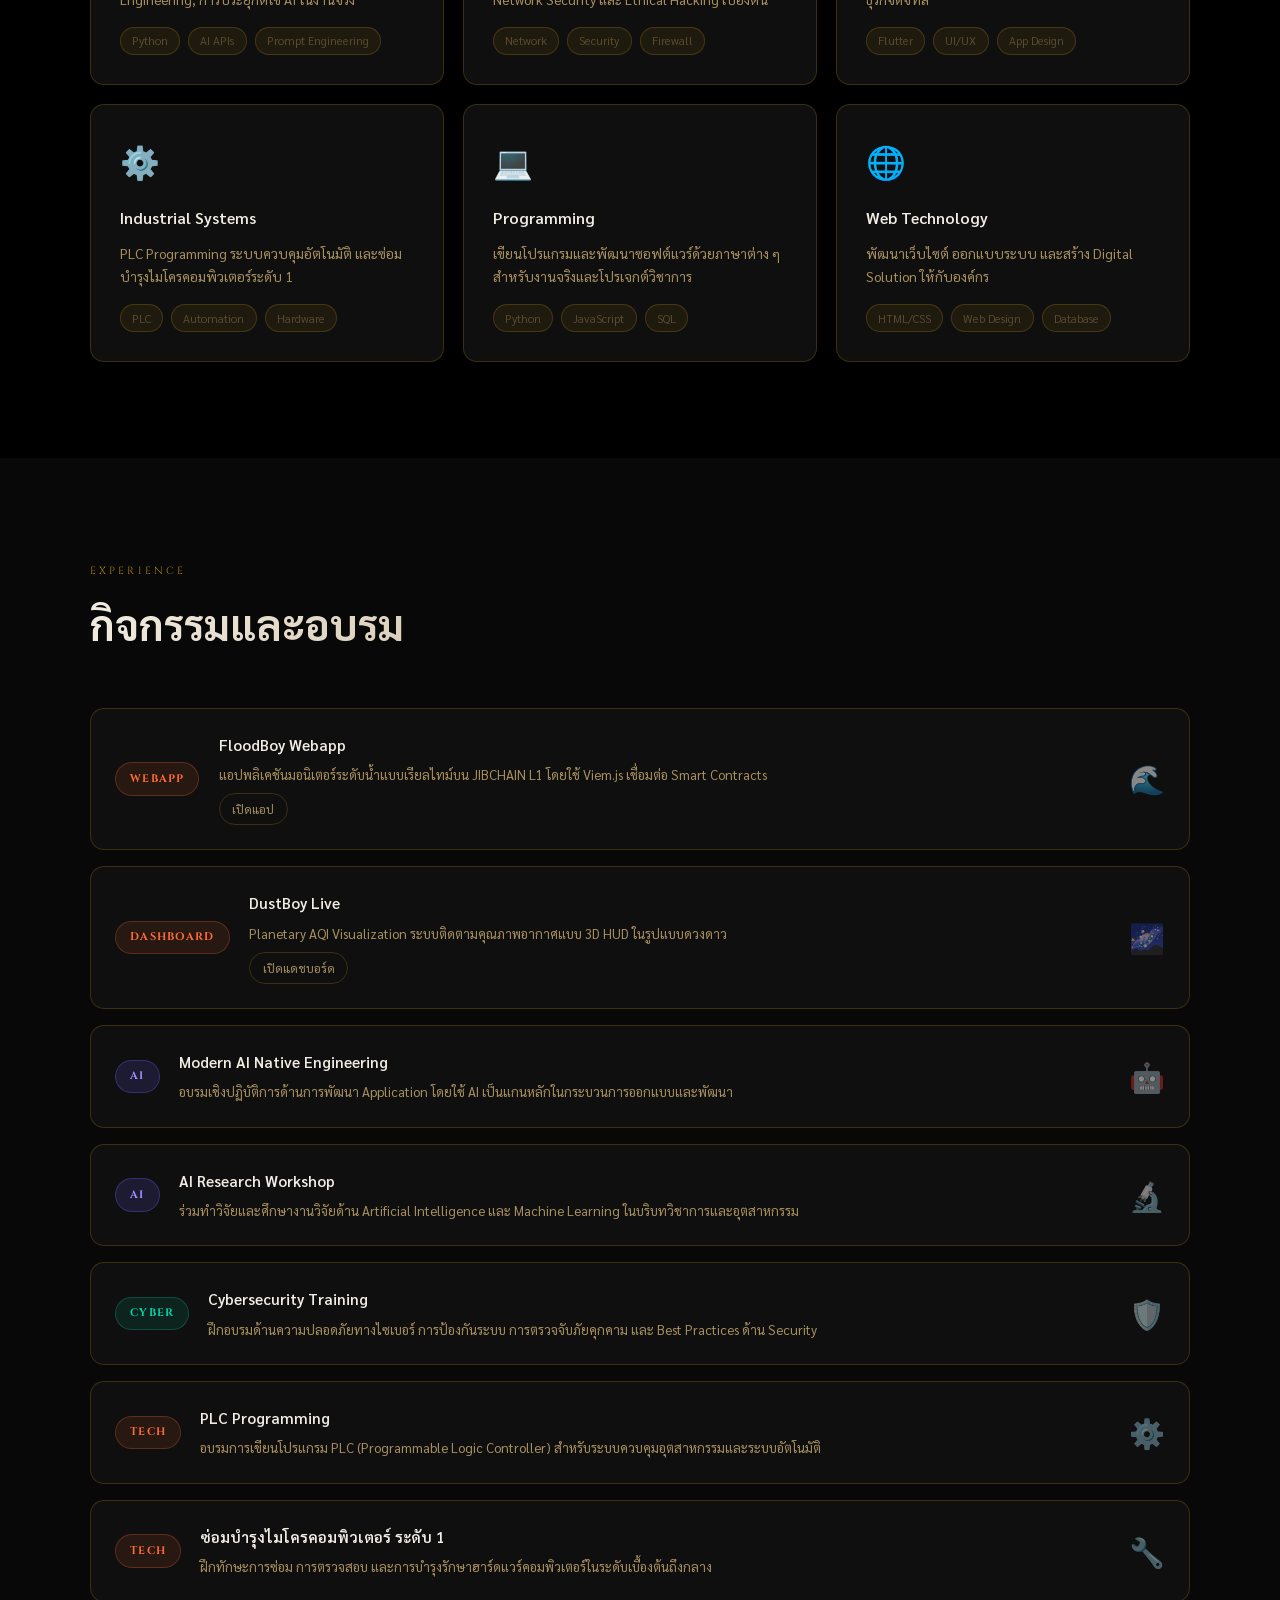
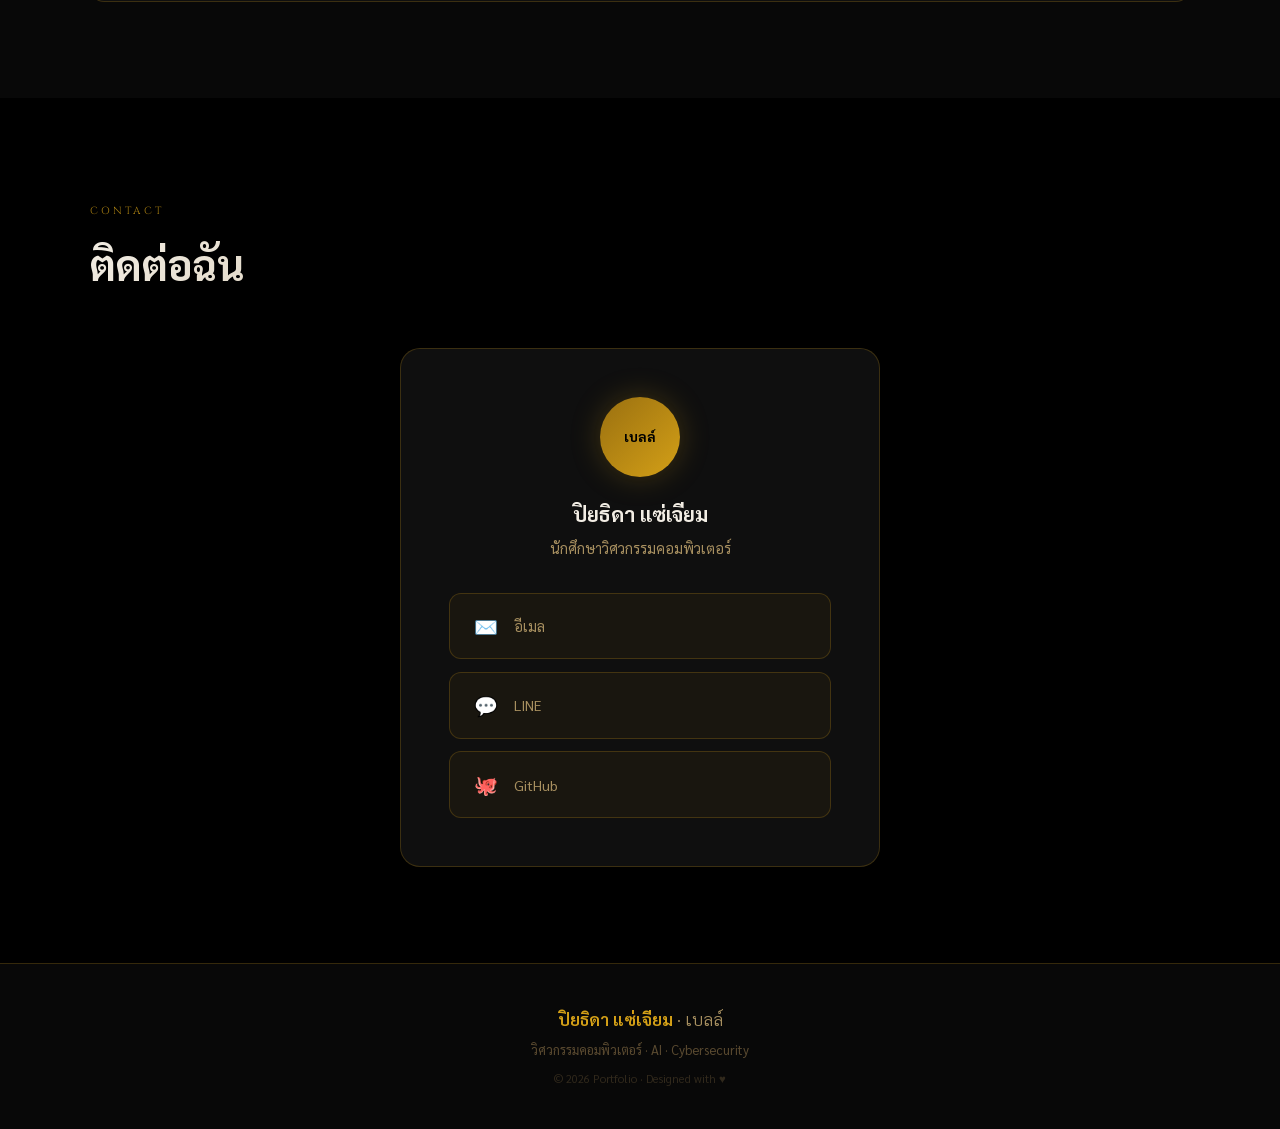
==== commit 9d2ada00: "feat: complete oracle race game, responsive nav links, ghost clearing and auto reset" ====
--- a/index.html
+++ b/index.html
@@ -13,9 +13,23 @@
         href="https://fonts.googleapis.com/css2?family=Sarabun:ital,wght@0,300;0,400;0,600;0,700;1,400&family=Cinzel:wght@500;700&family=Prompt:wght@300;400;500;700&display=swap"
         rel="stylesheet" />
     <link rel="stylesheet" href="style.css" />
+    <link rel="stylesheet" href="global-nav.css" />
 </head>
 
 <body>
+
+    <nav class="cyber-global-nav">
+        <div class="nav-container">
+            <a href="index.html" class="nav-link active">🏠 HOME</a>
+            <a href="cv-v2/index.html" class="nav-link">📄 CV</a>
+            <a href="floodboy/index.html" class="nav-link">🌊 FLOODBOY</a>
+            <a href="travel-map/dustboy-live.html" class="nav-link">🌌 DUSTBOY</a>
+            <a href="travel-map/index.html" class="nav-link">📍 2D TRACK</a>
+            <a href="travel-map/travel-3d.html" class="nav-link">🚀 DEN-LINER</a>
+            <a href="travel-map/dustboy-3d.html" class="nav-link">💎 3D CYBER</a>
+            <a href="race/index.html" class="nav-link">🏁 ORACLE RACE</a>
+        </div>
+    </nav>
 
     <!-- Navbar -->
     <nav class="navbar" id="navbar">
--- a/global-nav.css
+++ b/global-nav.css
@@ -0,0 +1,74 @@
+/* Cyber Global Navigation Styles */
+.cyber-global-nav {
+    position: fixed;
+    top: 0;
+    left: 0;
+    right: 0;
+    background: rgba(5, 5, 16, 0.9);
+    backdrop-filter: blur(10px);
+    border-bottom: 2px solid rgba(212, 175, 55, 0.3);
+    z-index: 10000;
+    display: flex;
+    justify-content: center;
+    padding: 10px 0;
+}
+
+.cyber-global-nav .nav-container {
+    display: flex;
+    gap: 15px;
+    flex-wrap: wrap;
+    justify-content: center;
+    max-width: 1200px;
+    padding: 0 15px;
+}
+
+.cyber-global-nav .nav-link {
+    color: #aaaaaa;
+    text-decoration: none;
+    font-size: 0.7rem;
+    font-weight: bold;
+    letter-spacing: 1px;
+    padding: 6px 12px;
+    border-radius: 20px;
+    border: 1px solid transparent;
+    transition: all 0.3s cubic-bezier(0.4, 0, 0.2, 1);
+    white-space: nowrap;
+}
+
+.cyber-global-nav .nav-link:hover {
+    color: #fff;
+    border-color: rgba(212, 175, 55, 0.5);
+    background: rgba(212, 175, 55, 0.1);
+    box-shadow: 0 0 15px rgba(212, 175, 55, 0.2);
+}
+
+.cyber-global-nav .nav-link.active {
+    color: #d4af37;
+    border-color: #d4af37;
+    background: rgba(212, 175, 55, 0.15);
+    box-shadow: 0 0 20px rgba(212, 175, 55, 0.3);
+}
+
+/* Adjust page content to prevent overlap */
+body {
+    padding-top: 50px !important;
+}
+
+@media (max-width: 768px) {
+    .cyber-global-nav {
+        padding: 5px 0;
+    }
+
+    .cyber-global-nav .nav-container {
+        gap: 8px;
+    }
+
+    .cyber-global-nav .nav-link {
+        font-size: 0.6rem;
+        padding: 4px 8px;
+    }
+
+    body {
+        padding-top: 70px !important;
+    }
+}
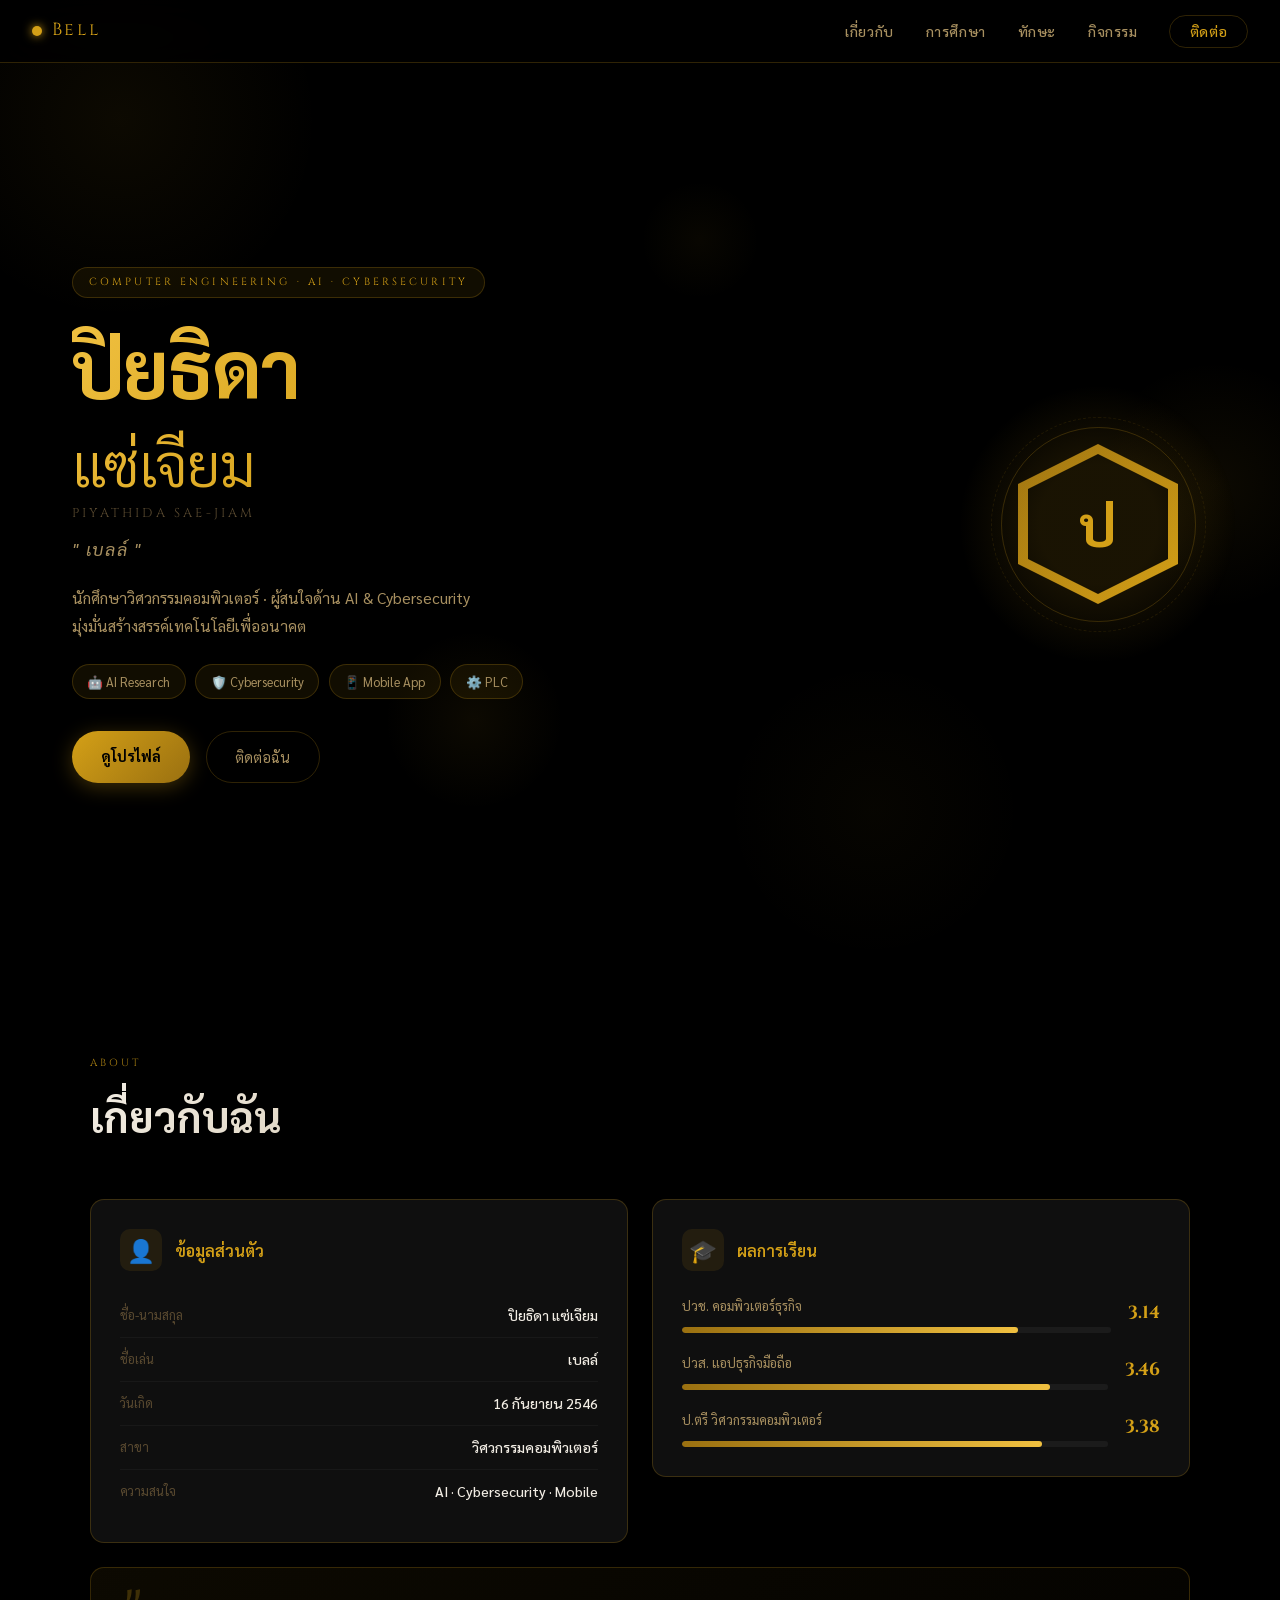
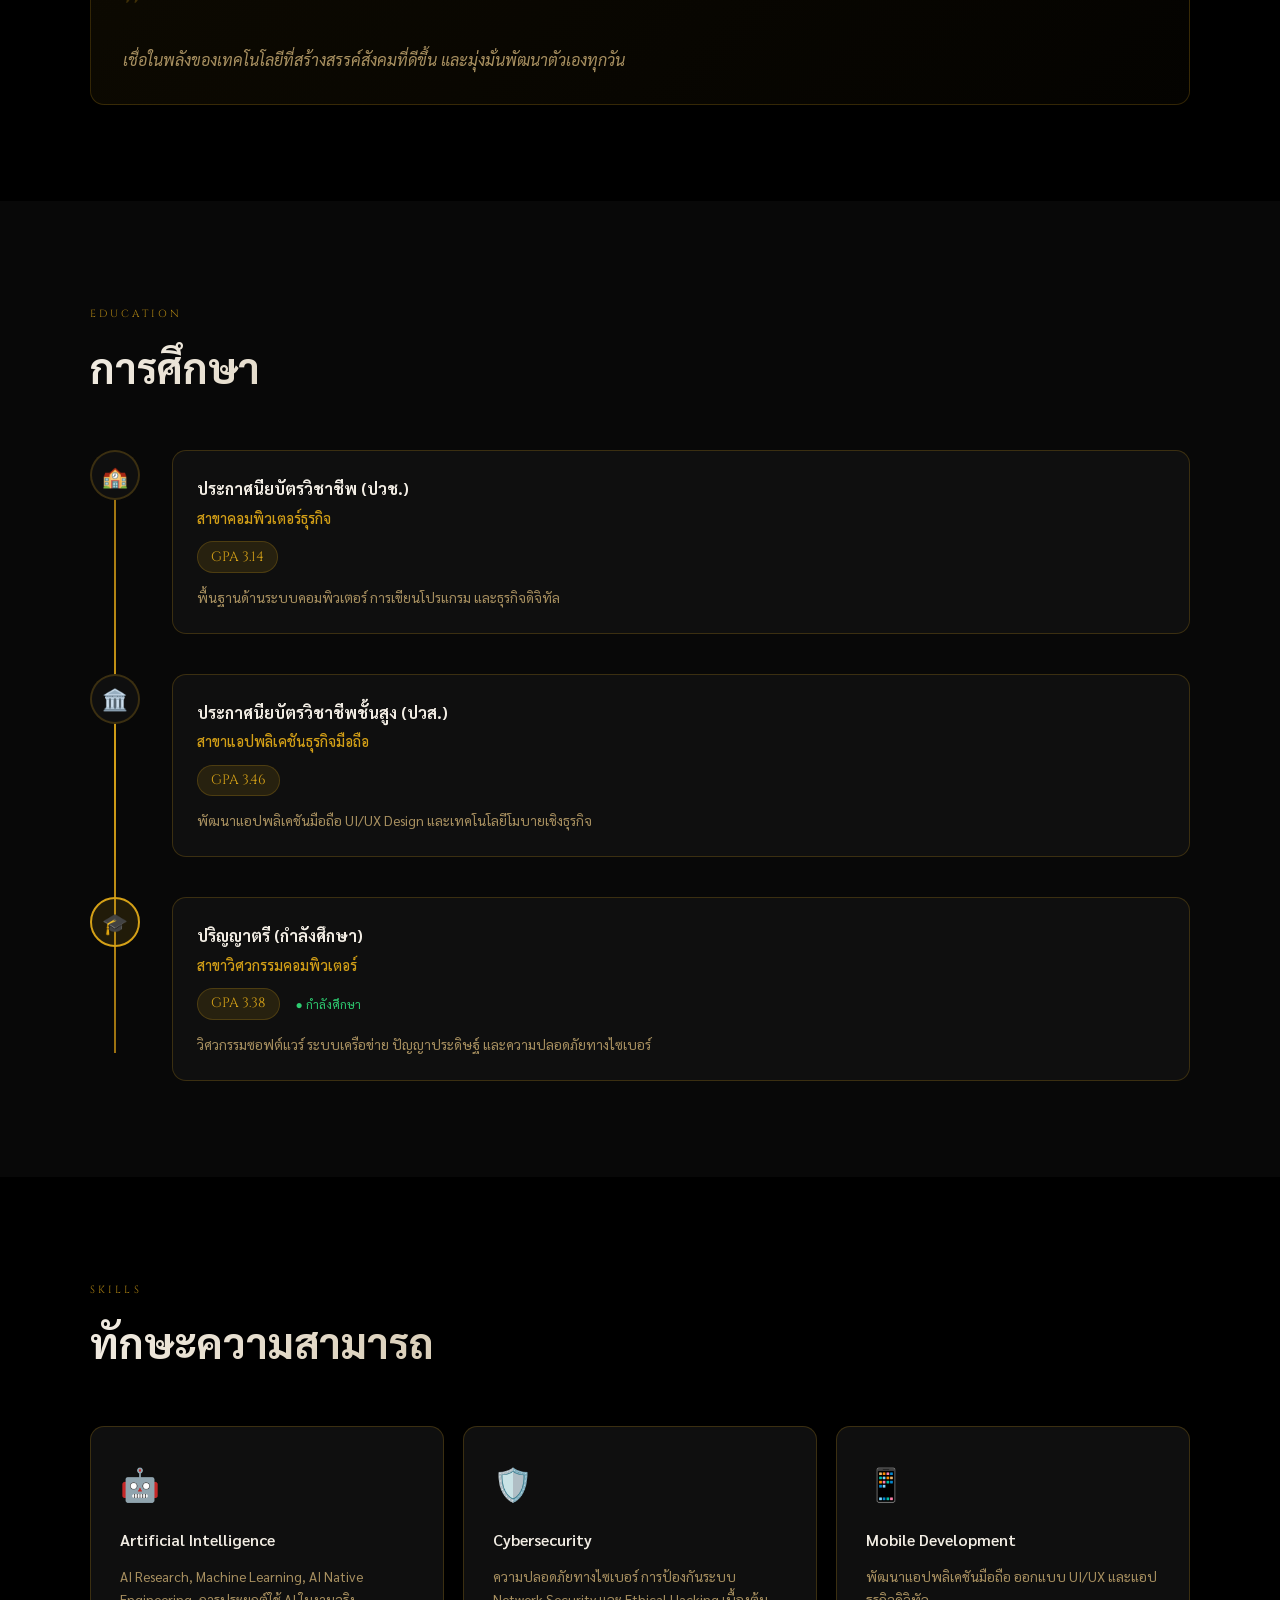
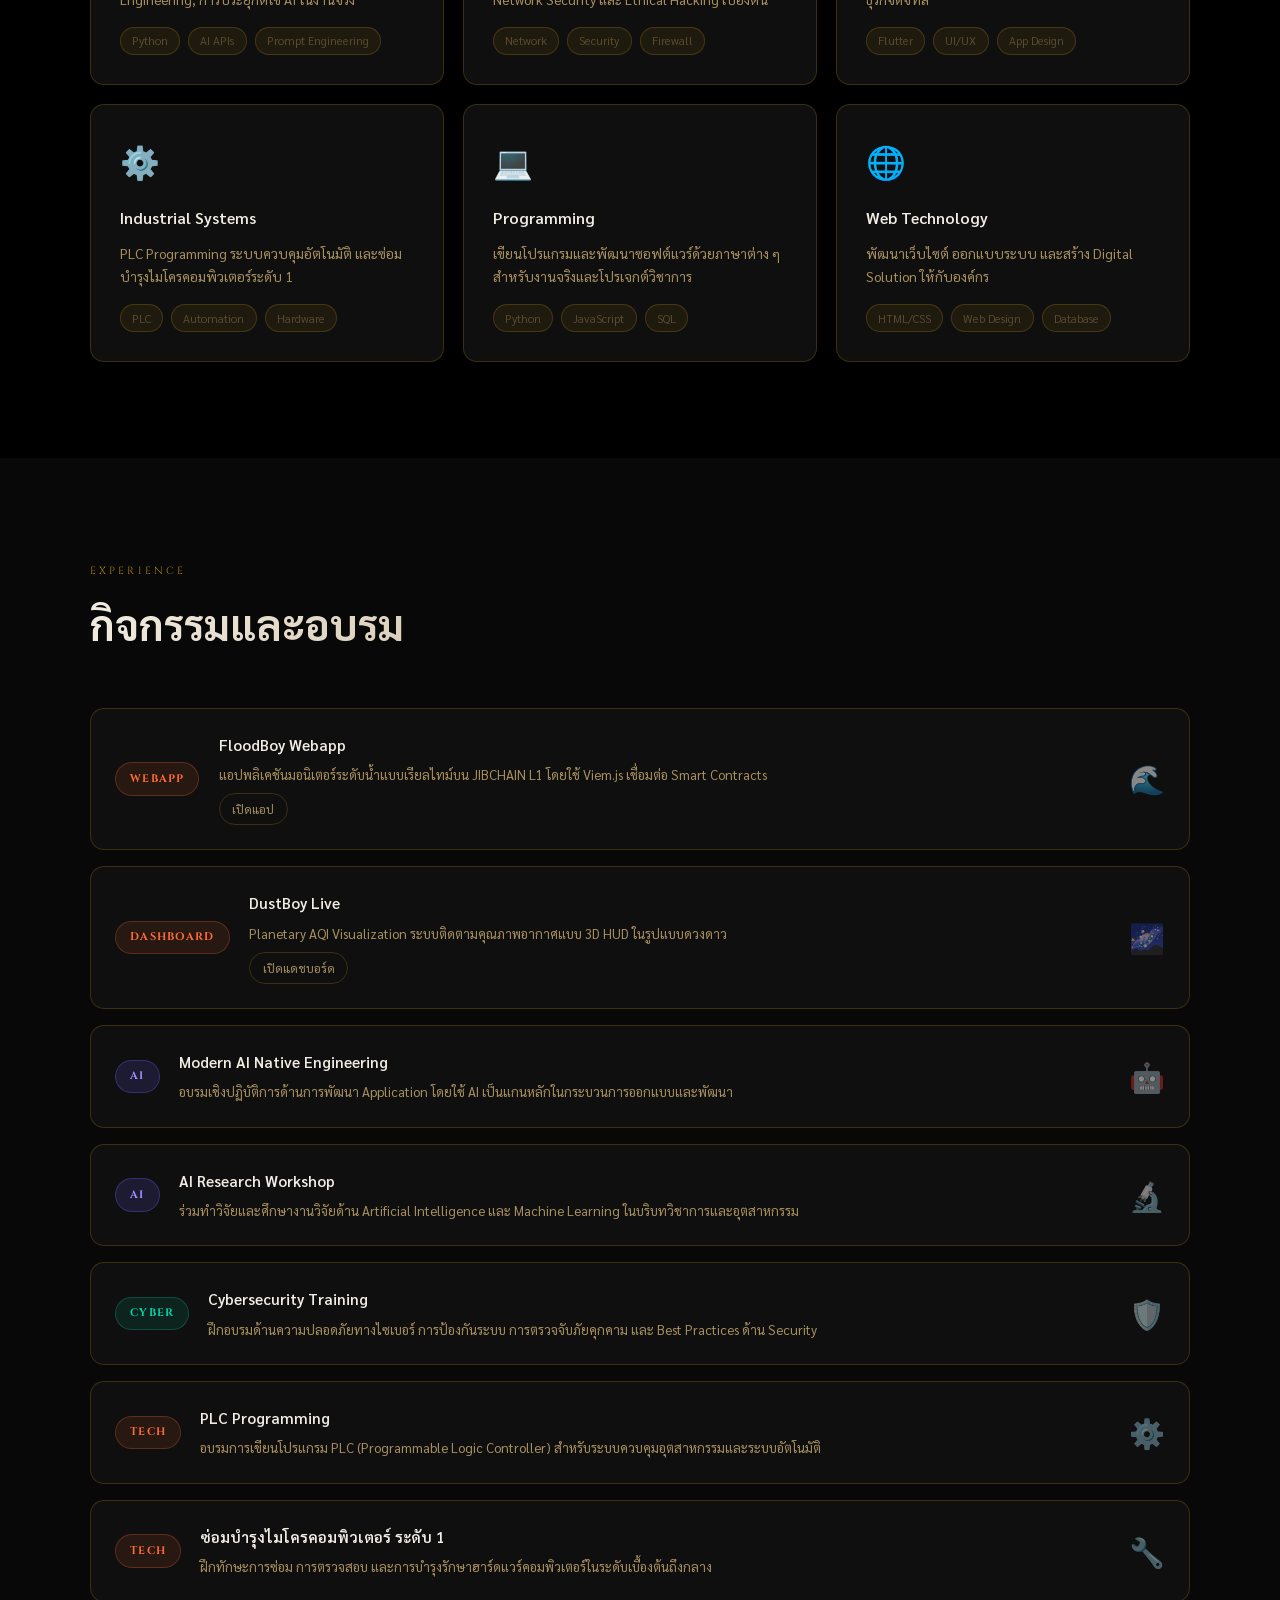
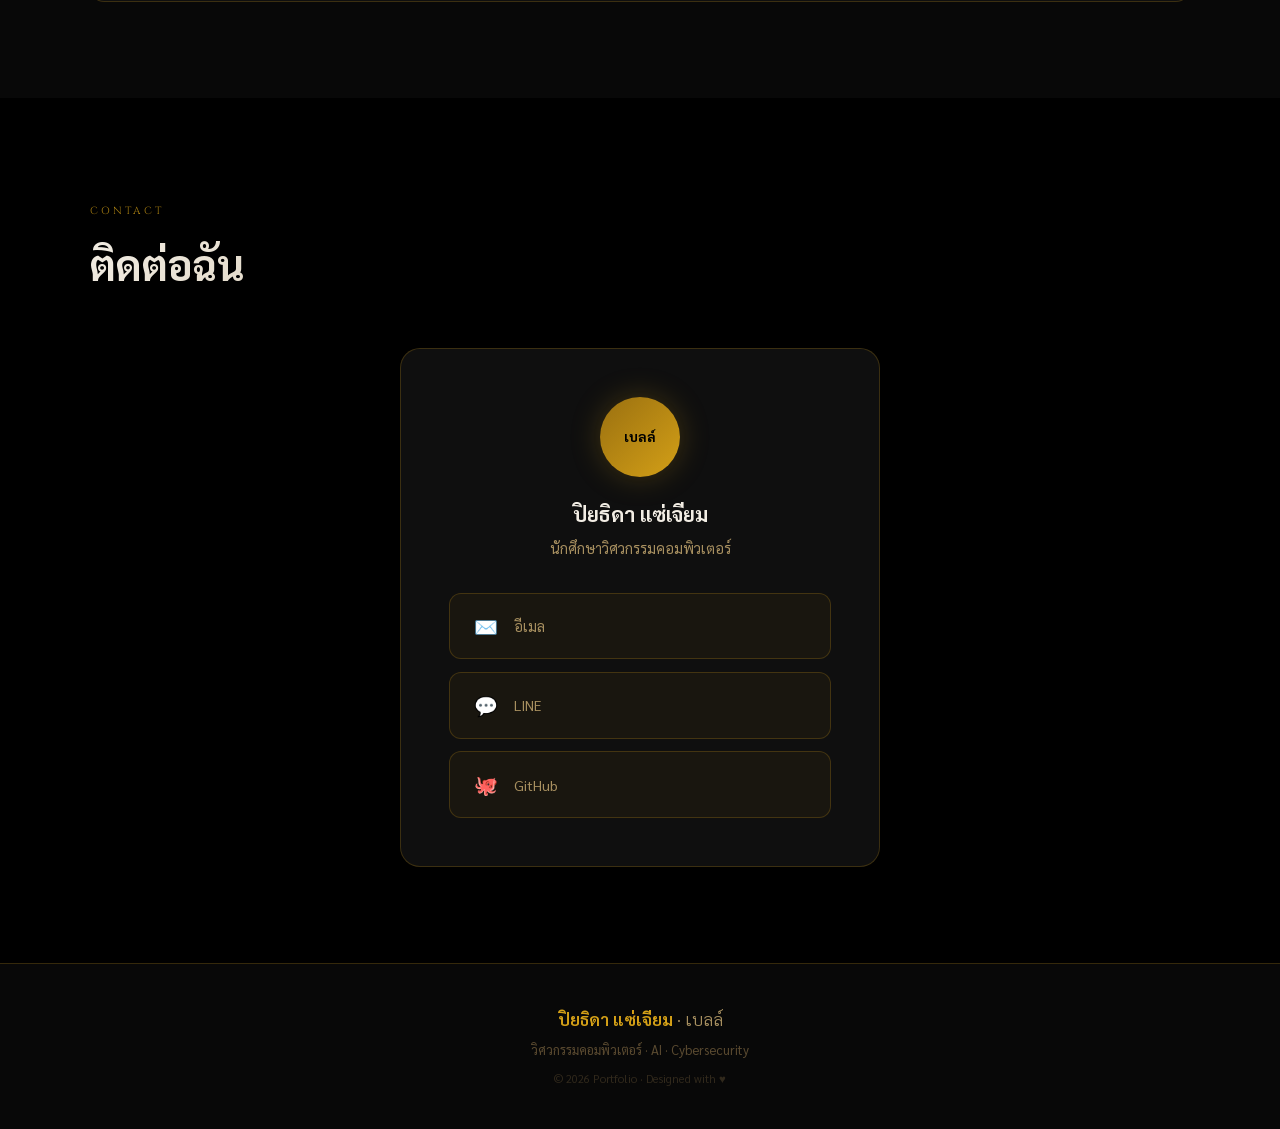
==== commit 27ddb84f: "style: remove global navigation from entire site" ====
--- a/index.html
+++ b/index.html
@@ -17,19 +17,6 @@
 </head>
 
 <body>
-
-    <nav class="cyber-global-nav">
-        <div class="nav-container">
-            <a href="index.html" class="nav-link active">🏠 HOME</a>
-            <a href="cv-v2/index.html" class="nav-link">📄 CV</a>
-            <a href="floodboy/index.html" class="nav-link">🌊 FLOODBOY</a>
-            <a href="travel-map/dustboy-live.html" class="nav-link">🌌 DUSTBOY</a>
-            <a href="travel-map/index.html" class="nav-link">📍 2D TRACK</a>
-            <a href="travel-map/travel-3d.html" class="nav-link">🚀 DEN-LINER</a>
-            <a href="travel-map/dustboy-3d.html" class="nav-link">💎 3D CYBER</a>
-            <a href="race/index.html" class="nav-link">🏁 ORACLE RACE</a>
-        </div>
-    </nav>
 
     <!-- Navbar -->
     <nav class="navbar" id="navbar">
@@ -394,4 +381,4 @@
     <script src="script.js"></script>
 </body>
 
-</html>+</html>
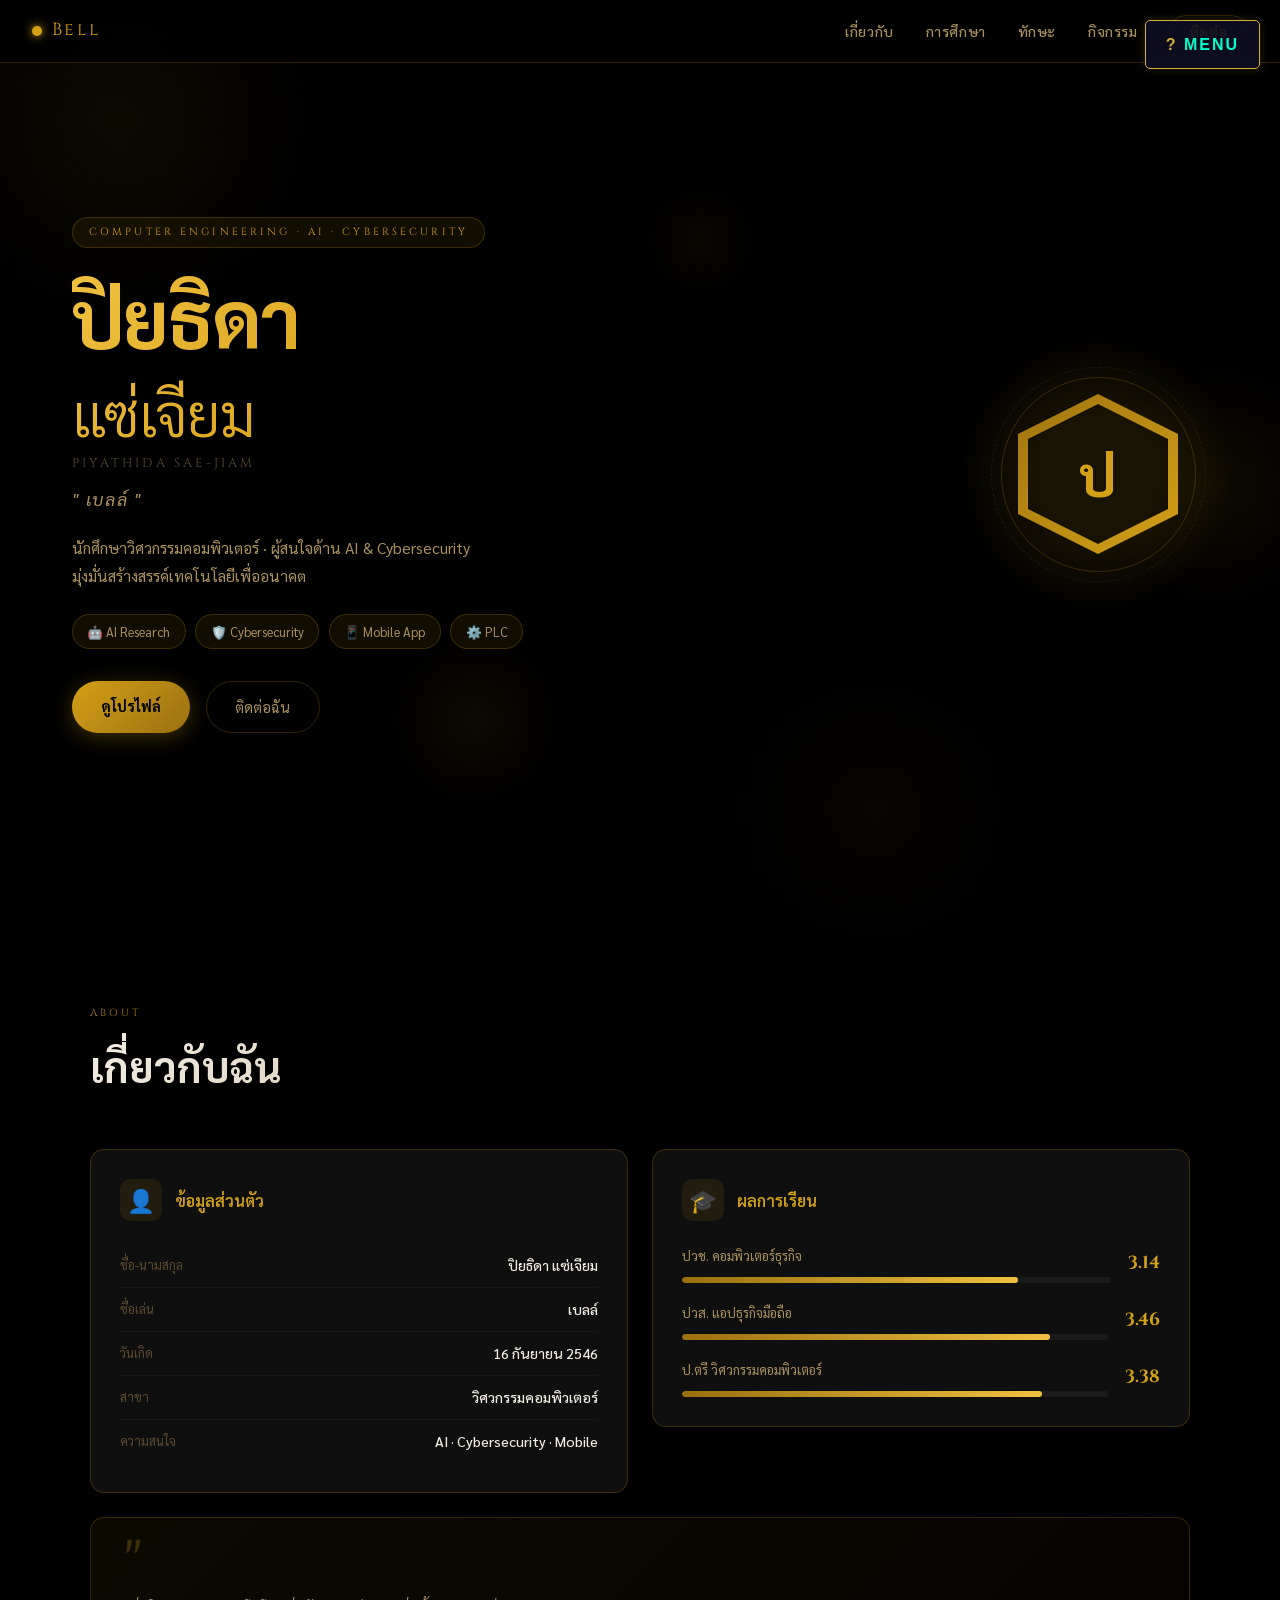
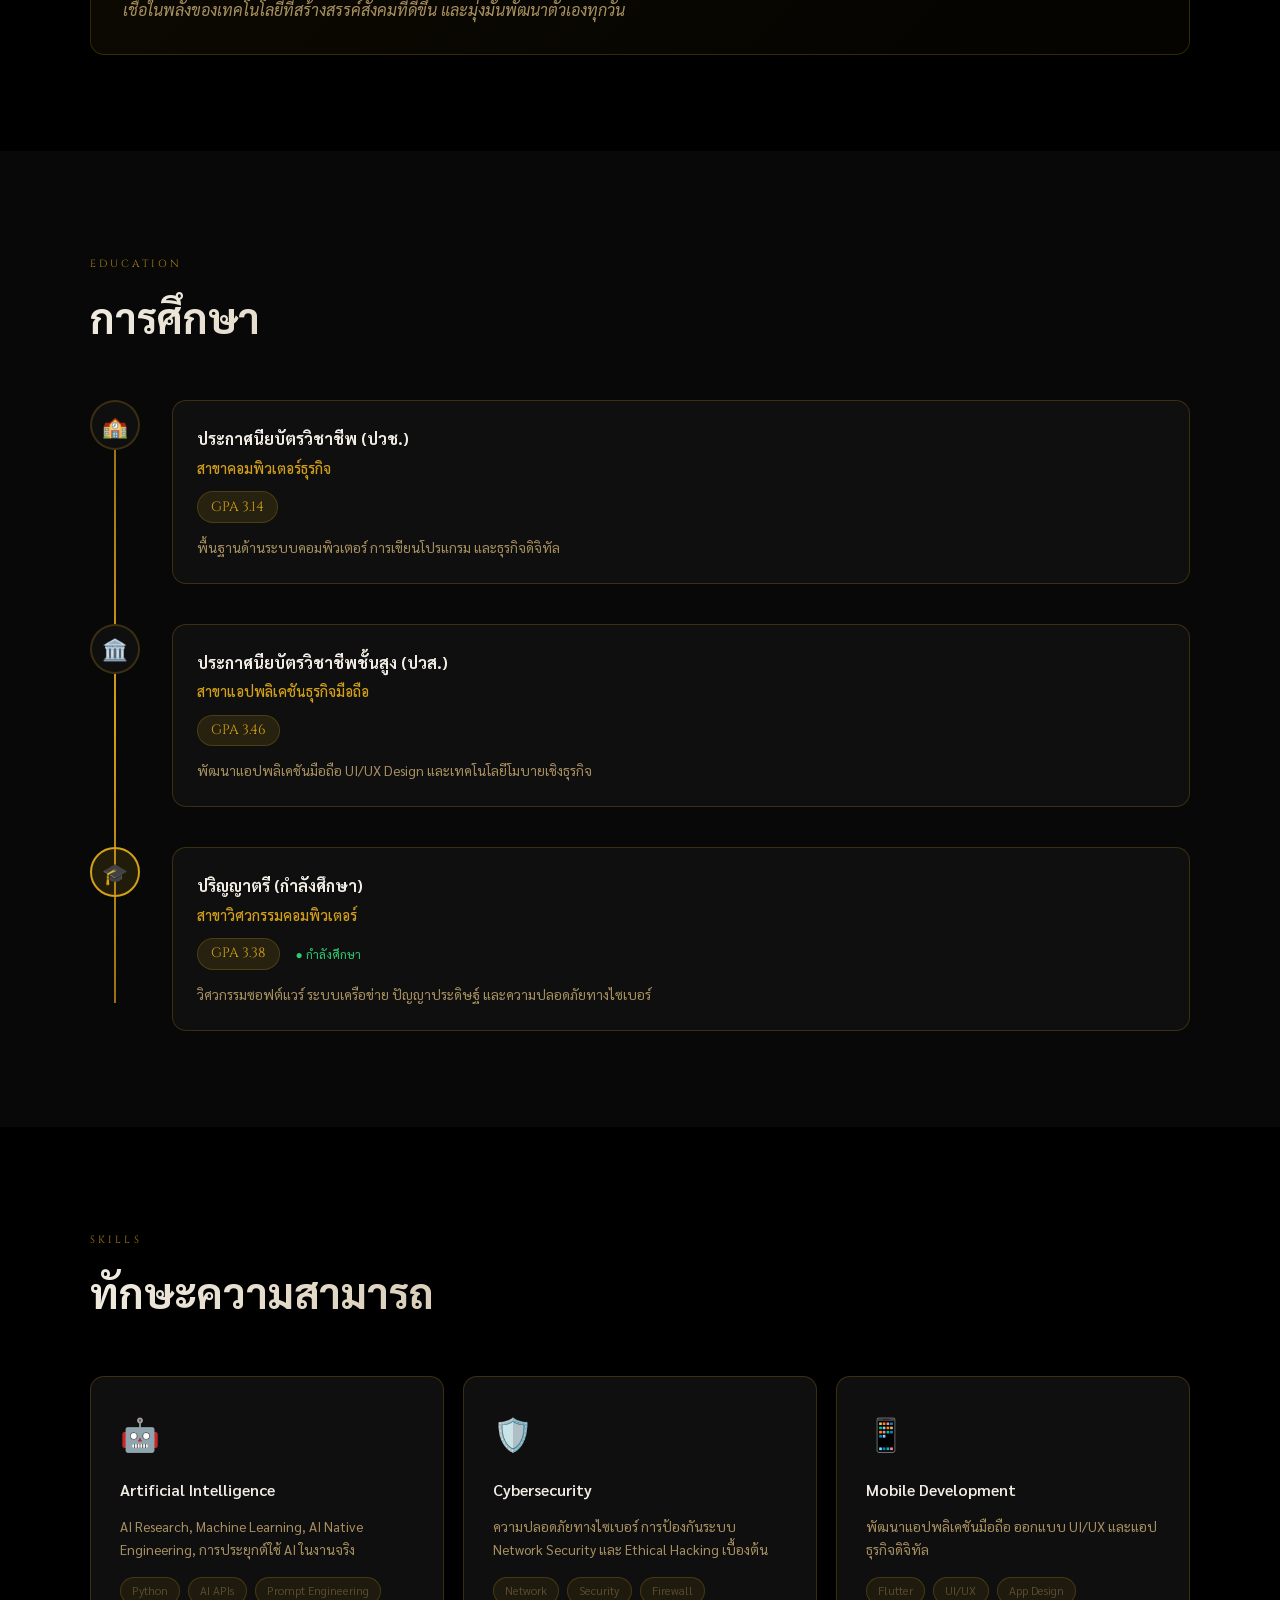
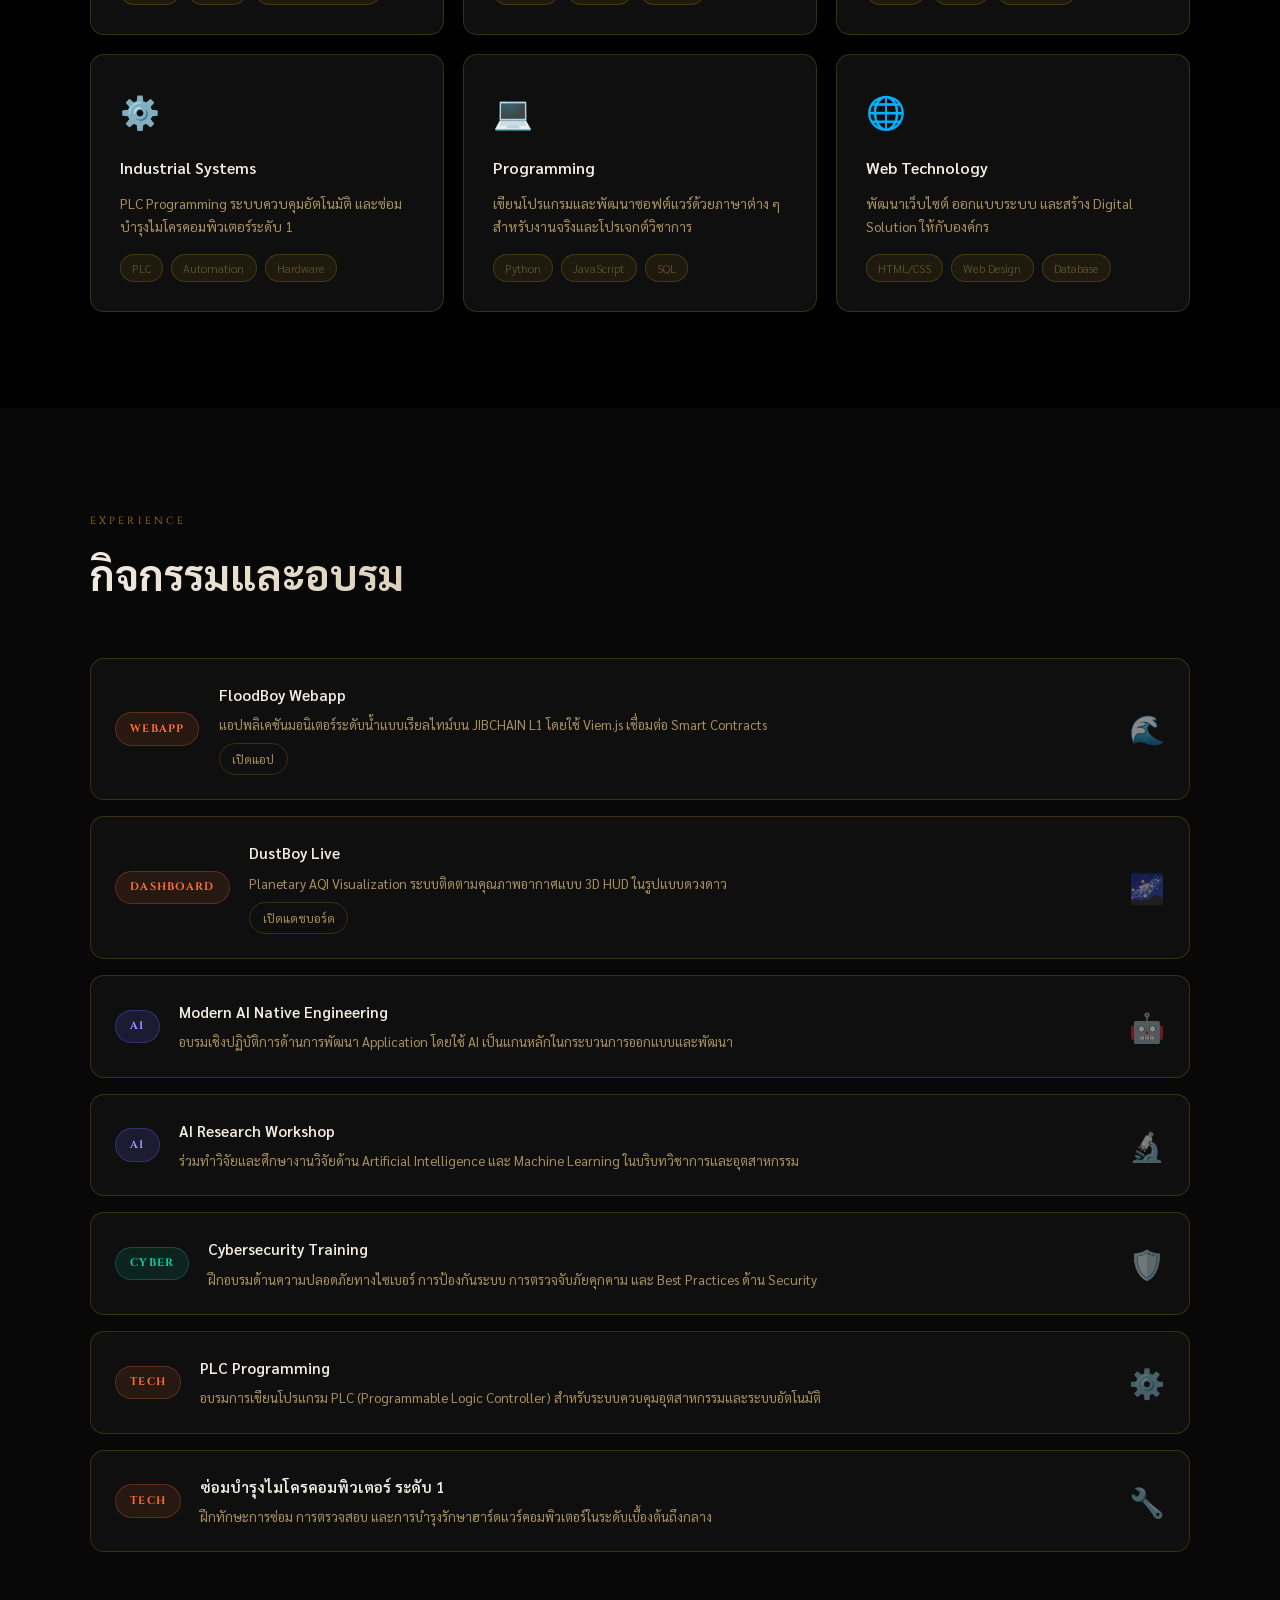
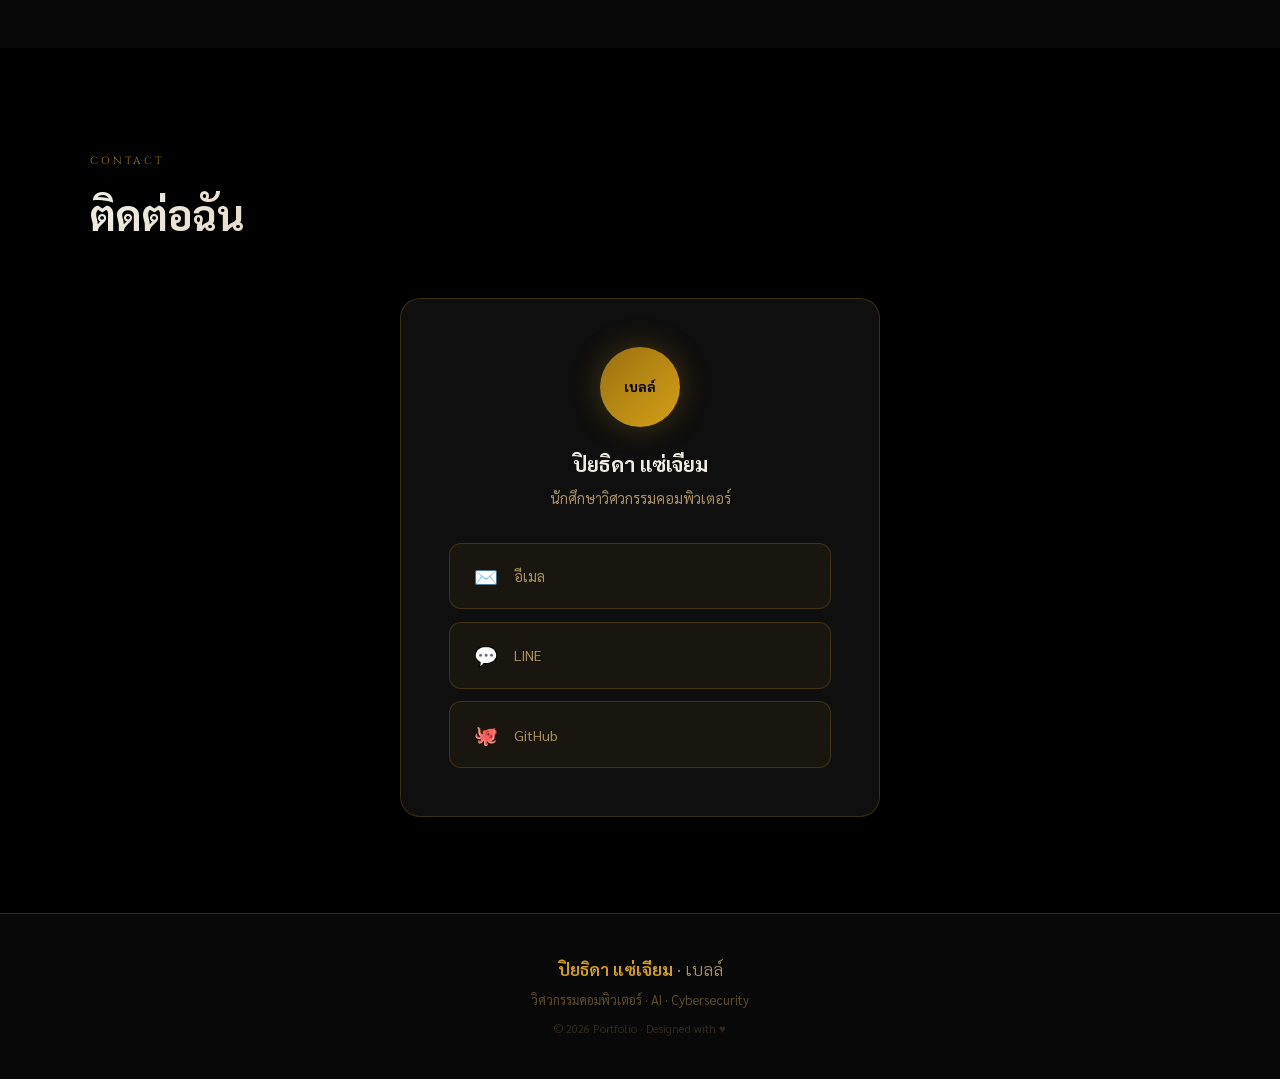
==== commit ee5e27ed: "feat: complete ghost player removal and universal floating navigation menu" ====
--- a/index.html
+++ b/index.html
@@ -379,6 +379,22 @@
     </footer>
 
     <script src="script.js"></script>
+<div class="cyber-floating-menu" id="cyber-nav-menu">
+    <div class="menu-toggle" onclick="document.getElementById('cyber-nav-menu').classList.toggle('open')">
+        <span class="gold-text">?</span> MENU
+    </div>
+    <div class="menu-links">
+        <a href="https://piyatida67.github.io/travel-map/index.html">?? PORTFOLIO</a>
+        <a href="https://piyatida67.github.io/travel-map/cv-v2/index.html">?? MY CV</a>
+        <a href="https://piyatida67.github.io/travel-map/floodboy/index.html">?? FLOODBOY</a>
+        <a href="https://piyatida67.github.io/travel-map/travel-map/index.html">?? 2D TRACK</a>
+        <a href="https://piyatida67.github.io/travel-map/travel-map/travel-3d.html">?? DEN-LINER</a>
+        <a href="https://piyatida67.github.io/travel-map/travel-map/dustboy-3d.html">?? 3D CYBER</a>
+        <a href="https://piyatida67.github.io/travel-map/travel-map/dustboy-live.html">?? DUSTBOY LIVE</a>
+        <a href="https://piyatida67.github.io/travel-map/race/index.html">?? ORACLE RACE</a>
+    </div>
+</div>
 </body>
 
 </html>
+
--- a/global-nav.css
+++ b/global-nav.css
@@ -1,74 +1,75 @@
-/* Cyber Global Navigation Styles */
-.cyber-global-nav {
+/* Floating Cyber Menu */
+.cyber-floating-menu {
     position: fixed;
-    top: 0;
-    left: 0;
-    right: 0;
-    background: rgba(5, 5, 16, 0.9);
-    backdrop-filter: blur(10px);
-    border-bottom: 2px solid rgba(212, 175, 55, 0.3);
-    z-index: 10000;
-    display: flex;
-    justify-content: center;
-    padding: 10px 0;
+    top: 20px;
+    right: 20px;
+    z-index: 9999;
+    font-family: 'Inter', sans-serif;
 }
 
-.cyber-global-nav .nav-container {
-    display: flex;
-    gap: 15px;
-    flex-wrap: wrap;
-    justify-content: center;
-    max-width: 1200px;
-    padding: 0 15px;
+.cyber-floating-menu .menu-toggle {
+    background: rgba(15, 15, 35, 0.9);
+    border: 1px solid #d4af37;
+    color: #00ffcc;
+    padding: 10px 20px;
+    cursor: pointer;
+    border-radius: 5px;
+    font-weight: bold;
+    text-transform: uppercase;
+    letter-spacing: 2px;
+    box-shadow: 0 0 10px rgba(212, 175, 55, 0.2);
+    transition: 0.3s;
+    user-select: none;
 }
 
-.cyber-global-nav .nav-link {
-    color: #aaaaaa;
-    text-decoration: none;
-    font-size: 0.7rem;
-    font-weight: bold;
-    letter-spacing: 1px;
-    padding: 6px 12px;
-    border-radius: 20px;
-    border: 1px solid transparent;
-    transition: all 0.3s cubic-bezier(0.4, 0, 0.2, 1);
-    white-space: nowrap;
+.cyber-floating-menu .menu-toggle:hover {
+    box-shadow: 0 0 15px rgba(212, 175, 55, 0.6);
+    background: rgba(25, 25, 45, 0.95);
 }
 
-.cyber-global-nav .nav-link:hover {
-    color: #fff;
-    border-color: rgba(212, 175, 55, 0.5);
-    background: rgba(212, 175, 55, 0.1);
-    box-shadow: 0 0 15px rgba(212, 175, 55, 0.2);
+.cyber-floating-menu .menu-links {
+    position: absolute;
+    top: 50px;
+    right: 0;
+    background: rgba(5, 5, 16, 0.95);
+    border: 1px solid rgba(255, 255, 255, 0.1);
+    border-radius: 5px;
+    display: flex;
+    flex-direction: column;
+    padding: 10px;
+    gap: 10px;
+    width: 220px;
+    transform: translateY(-20px);
+    opacity: 0;
+    pointer-events: none;
+    transition: all 0.3s cubic-bezier(0.4, 0, 0.2, 1);
+    box-shadow: 0 5px 20px rgba(0, 0, 0, 0.8);
 }
 
-.cyber-global-nav .nav-link.active {
-    color: #d4af37;
-    border-color: #d4af37;
-    background: rgba(212, 175, 55, 0.15);
-    box-shadow: 0 0 20px rgba(212, 175, 55, 0.3);
+.cyber-floating-menu.open .menu-links {
+    transform: translateY(0);
+    opacity: 1;
+    pointer-events: auto;
 }
 
-/* Adjust page content to prevent overlap */
-body {
-    padding-top: 50px !important;
+.cyber-floating-menu .menu-links a {
+    color: white;
+    text-decoration: none;
+    font-size: 0.85rem;
+    padding: 10px 15px;
+    border-radius: 3px;
+    transition: 0.2s;
+    display: flex;
+    align-items: center;
+    border-left: 2px solid transparent;
 }
 
-@media (max-width: 768px) {
-    .cyber-global-nav {
-        padding: 5px 0;
-    }
+.cyber-floating-menu .menu-links a:hover {
+    background: rgba(212, 175, 55, 0.1);
+    color: #d4af37;
+    border-left: 2px solid #d4af37;
+}
 
-    .cyber-global-nav .nav-container {
-        gap: 8px;
-    }
-
-    .cyber-global-nav .nav-link {
-        font-size: 0.6rem;
-        padding: 4px 8px;
-    }
-
-    body {
-        padding-top: 70px !important;
-    }
+.gold-text {
+    color: #d4af37;
 }
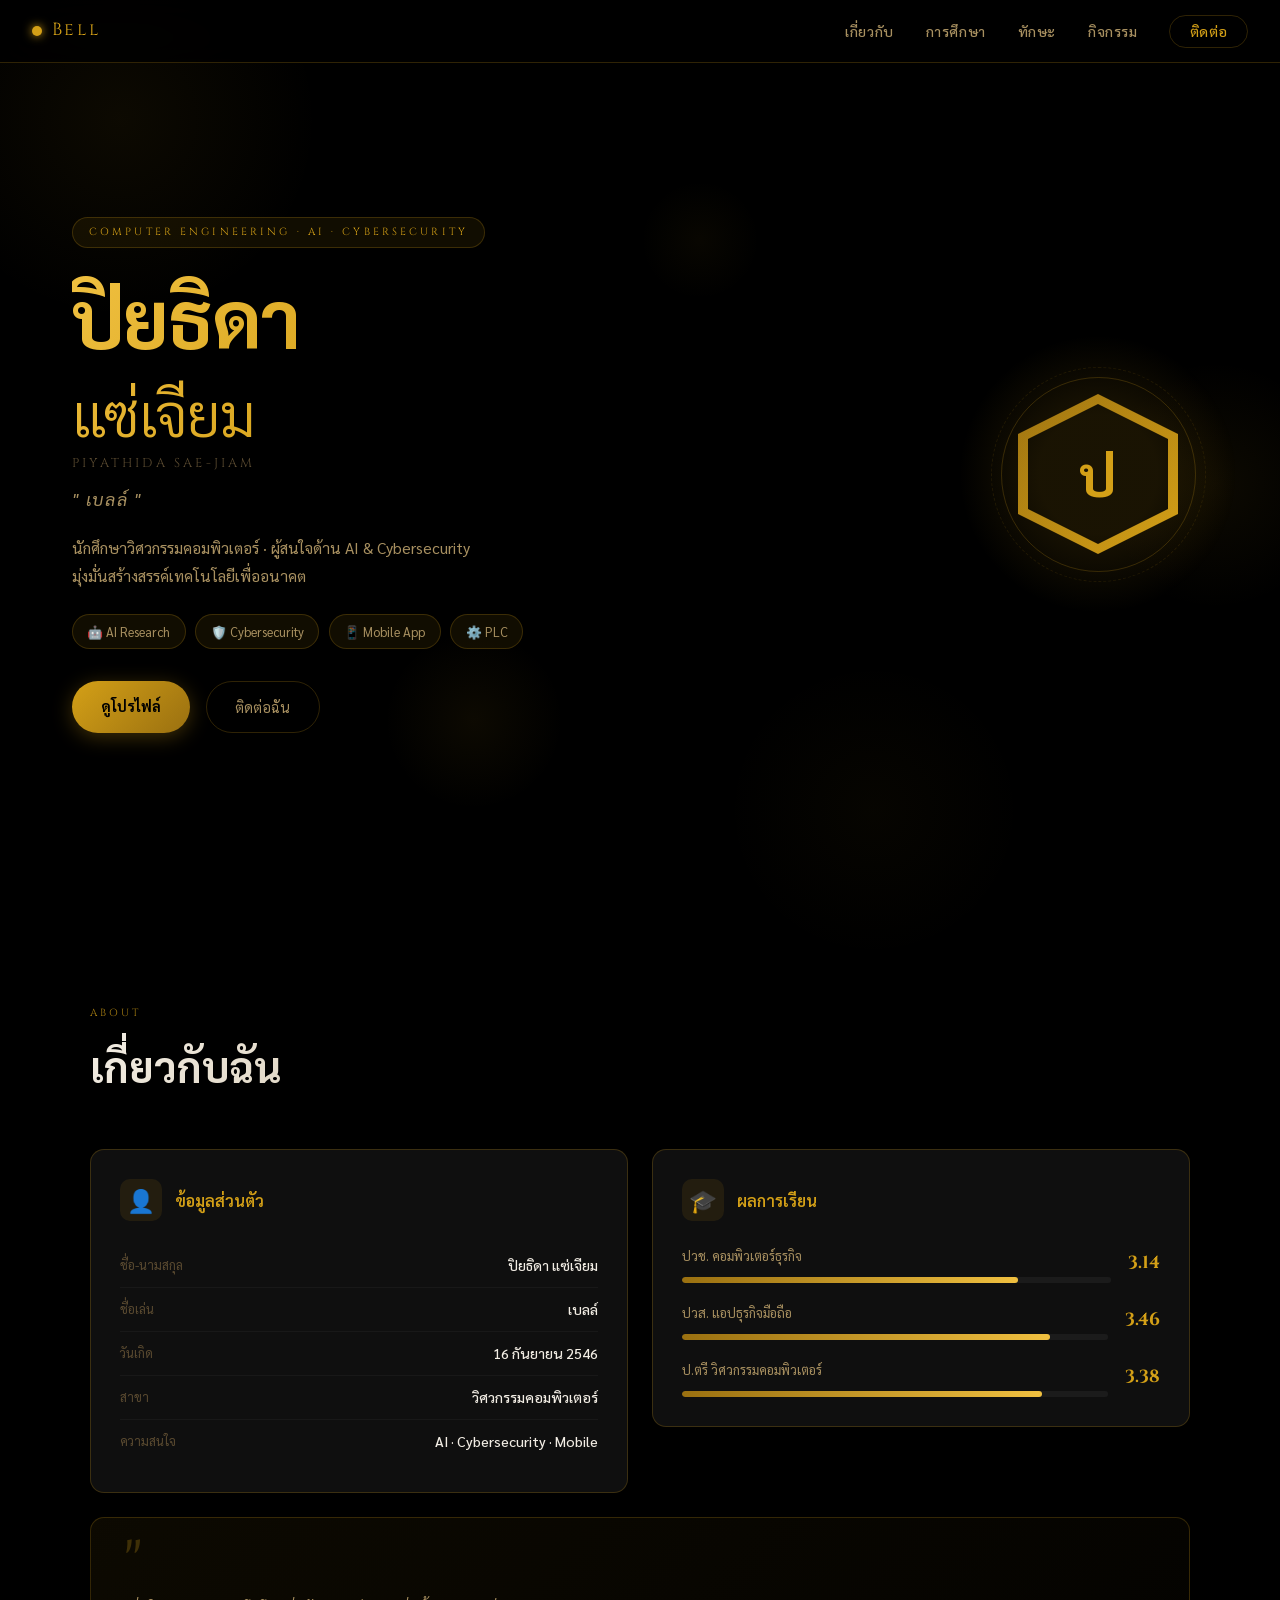
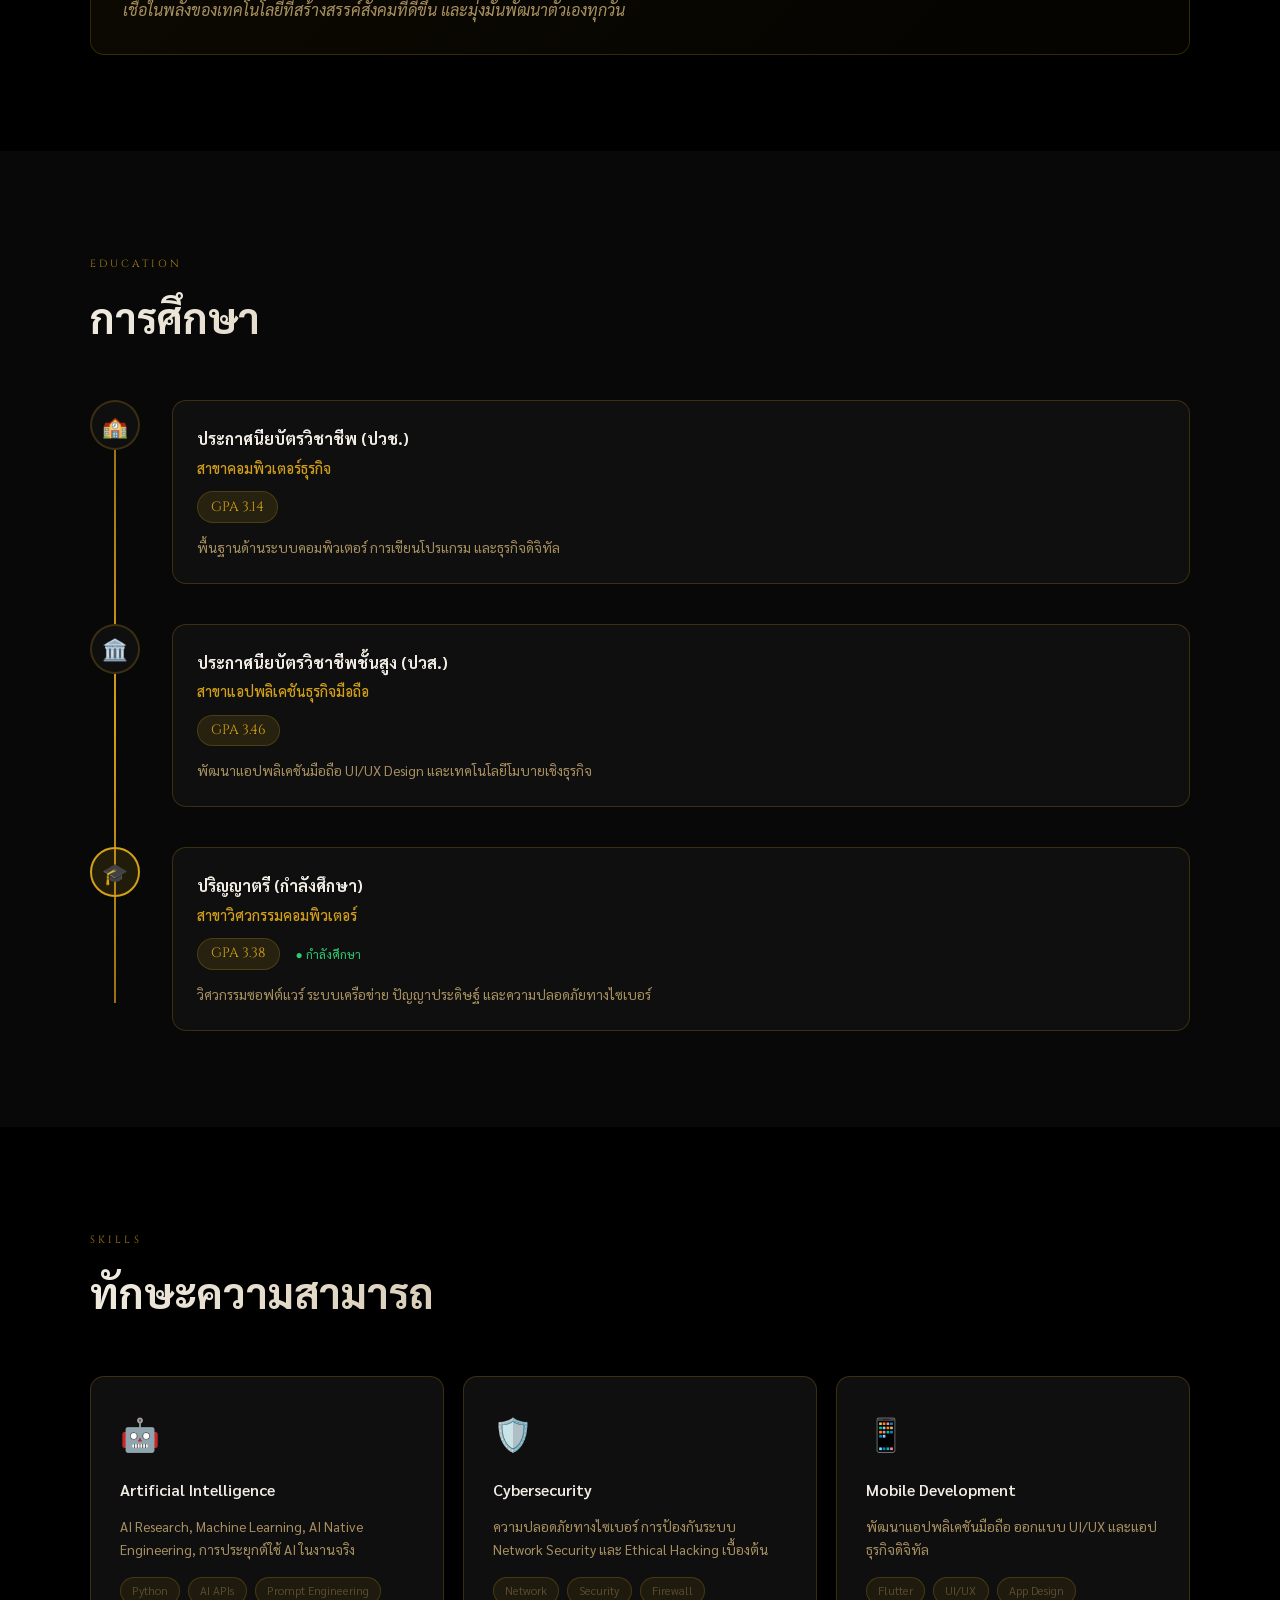
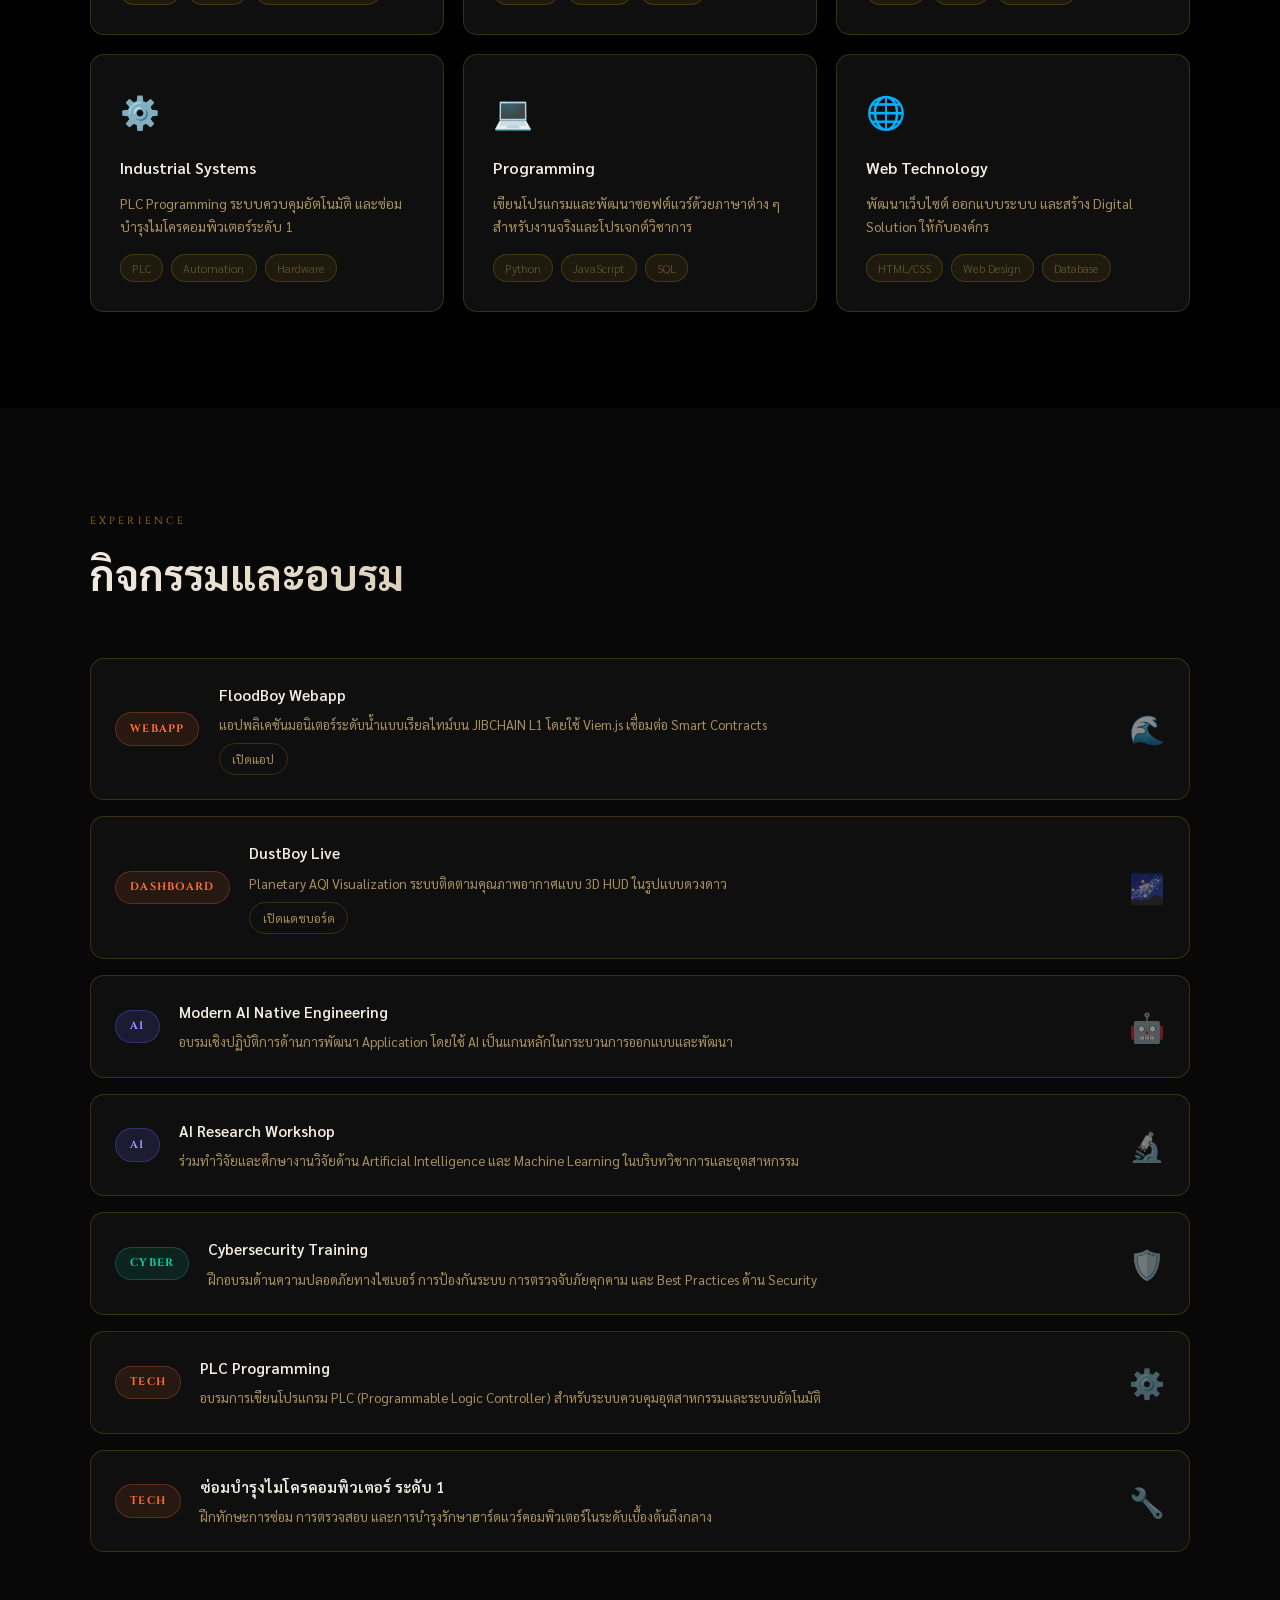
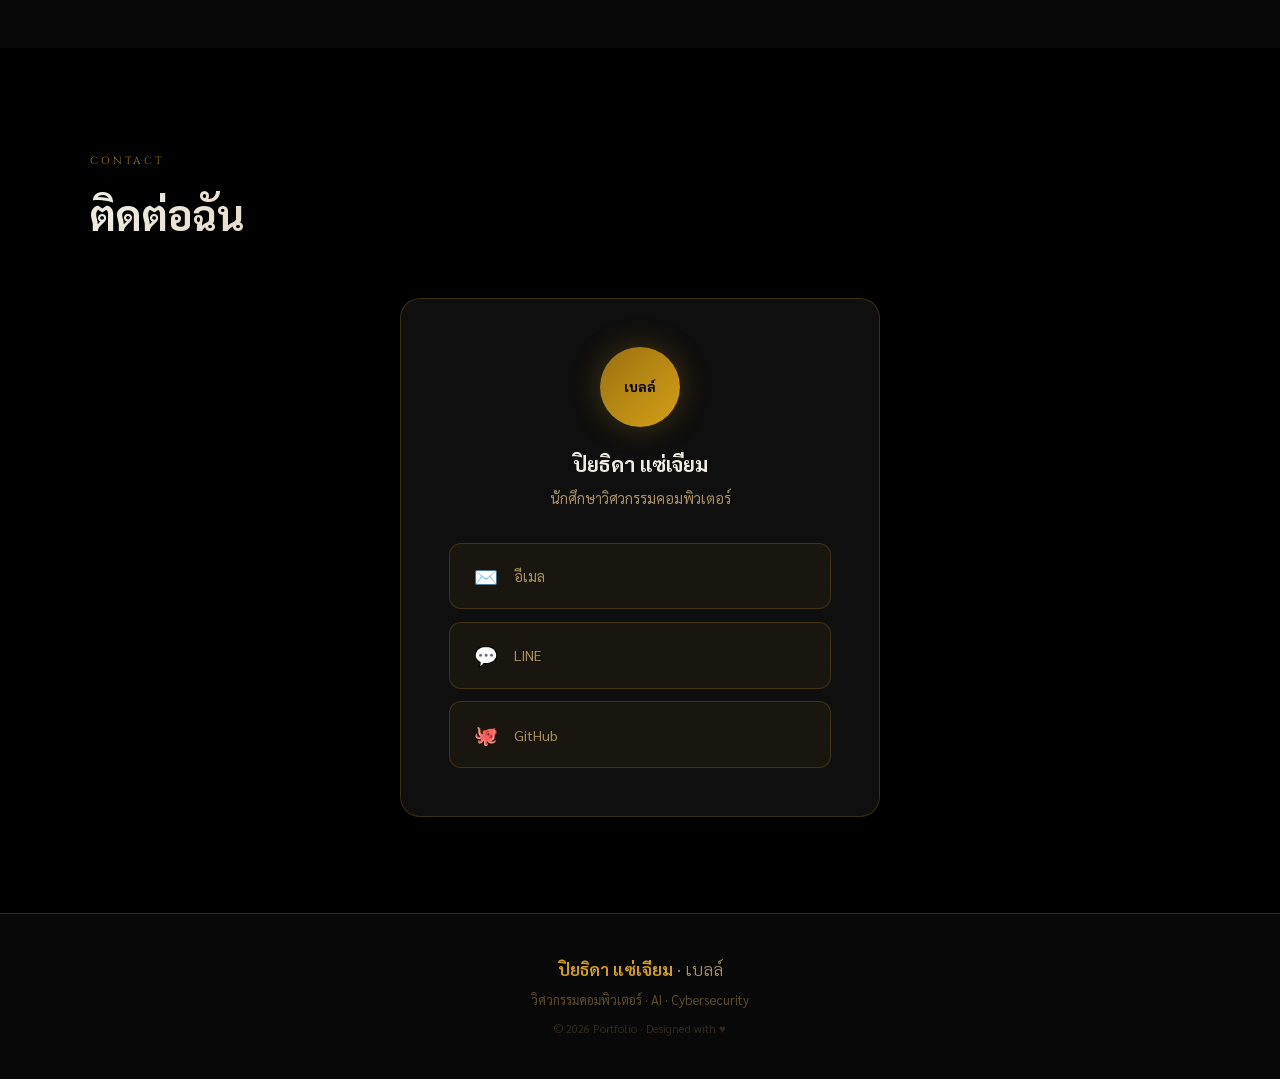
==== commit c565453e: "style: remove broken floating navigation menu" ====
--- a/index.html
+++ b/index.html
@@ -379,21 +379,6 @@
     </footer>
 
     <script src="script.js"></script>
-<div class="cyber-floating-menu" id="cyber-nav-menu">
-    <div class="menu-toggle" onclick="document.getElementById('cyber-nav-menu').classList.toggle('open')">
-        <span class="gold-text">?</span> MENU
-    </div>
-    <div class="menu-links">
-        <a href="https://piyatida67.github.io/travel-map/index.html">?? PORTFOLIO</a>
-        <a href="https://piyatida67.github.io/travel-map/cv-v2/index.html">?? MY CV</a>
-        <a href="https://piyatida67.github.io/travel-map/floodboy/index.html">?? FLOODBOY</a>
-        <a href="https://piyatida67.github.io/travel-map/travel-map/index.html">?? 2D TRACK</a>
-        <a href="https://piyatida67.github.io/travel-map/travel-map/travel-3d.html">?? DEN-LINER</a>
-        <a href="https://piyatida67.github.io/travel-map/travel-map/dustboy-3d.html">?? 3D CYBER</a>
-        <a href="https://piyatida67.github.io/travel-map/travel-map/dustboy-live.html">?? DUSTBOY LIVE</a>
-        <a href="https://piyatida67.github.io/travel-map/race/index.html">?? ORACLE RACE</a>
-    </div>
-</div>
 </body>
 
 </html>
